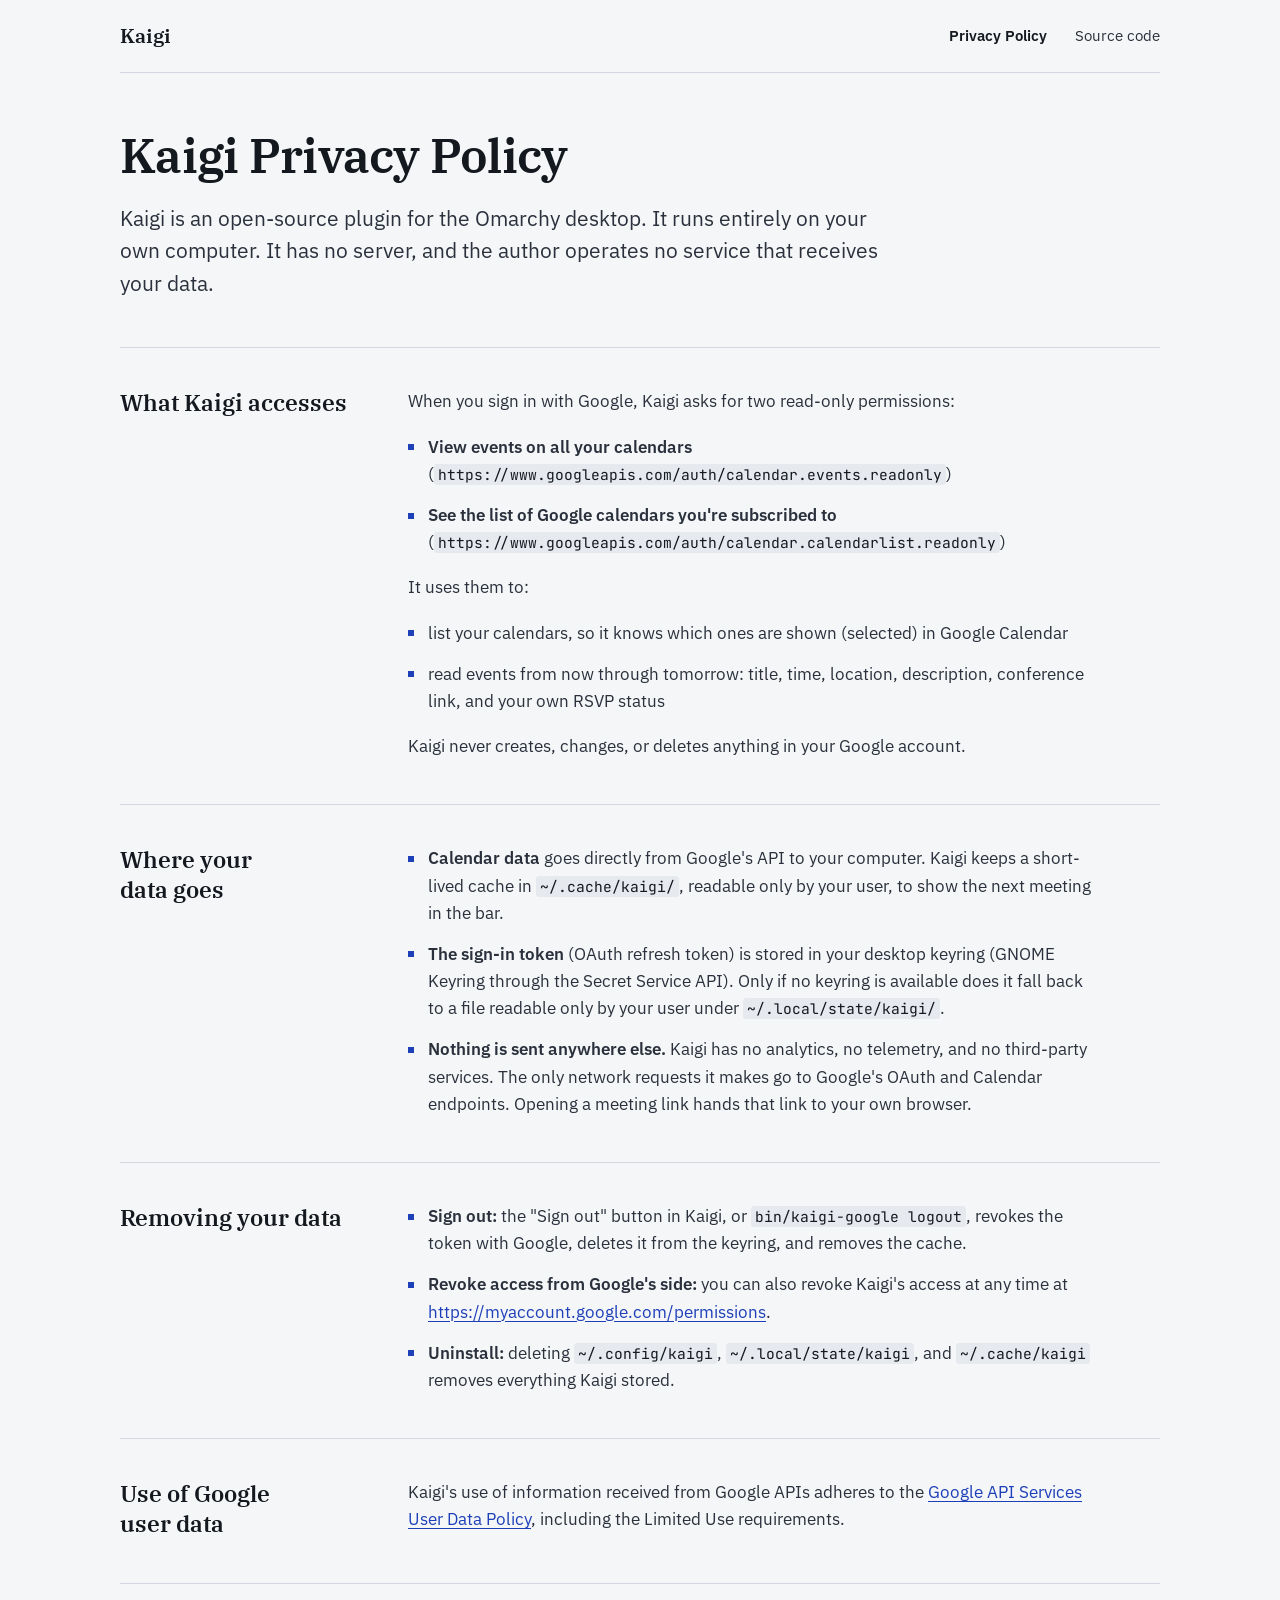
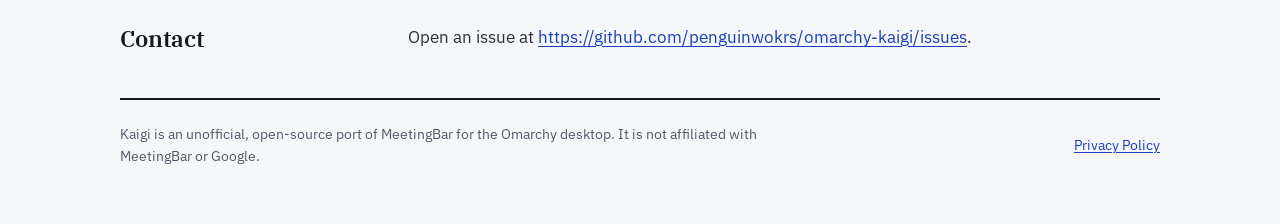
==== docs/privacy.html @ 84aac703 "Site: serve the fonts from the site instead of Google Fonts IBM Plex Sans, IBM Plex Serif and JetBra" ====
<!doctype html>
<html lang="en">
<head>
<meta charset="utf-8">
<meta name="viewport" content="width=device-width,initial-scale=1">
<title>Kaigi Privacy Policy</title>
<meta name="description" content="Kaigi is an open-source plugin for the Omarchy desktop. It runs entirely on your own computer. It has no server, and the author operates no service that receives your data.">
<link rel="icon" href="data:image/svg+xml,%3Csvg xmlns='http://www.w3.org/2000/svg' viewBox='0 0 32 32'%3E%3Crect width='32' height='32' rx='6' fill='%231d3fb8'/%3E%3Cg fill='none' stroke='%23fff' stroke-width='2.4' stroke-linecap='round' stroke-linejoin='round'%3E%3Crect x='7' y='9' width='18' height='16' rx='2'/%3E%3Cpath d='M7 14h18M12 6.5v4M20 6.5v4'/%3E%3C/g%3E%3C/svg%3E">
<link rel="preload" href="fonts/ibm-plex-sans-latin.woff2" as="font" type="font/woff2" crossorigin>
<link rel="preload" href="fonts/ibm-plex-serif-latin-600.woff2" as="font" type="font/woff2" crossorigin>
<link rel="stylesheet" href="site.css">
</head>
<body>

<header class="wrap">
<div class="site-head">
<a class="brand" href="./">Kaigi</a>
<nav class="site-nav" aria-label="Site">
<a href="privacy.html" aria-current="page">Privacy Policy</a>
<a href="https://github.com/penguinwokrs/omarchy-kaigi">Source code</a>
</nav>
</div>
</header>

<main class="wrap">

<div class="doc-head">
<h1>Kaigi Privacy Policy</h1>
<p class="lead">Kaigi is an open-source plugin for the Omarchy desktop. It runs entirely on your own computer. It has no server, and the author operates no service that receives your data.</p>
</div>

<section class="row">
<h2>What Kaigi accesses</h2>
<div class="row-body">
<p>When you sign in with Google, Kaigi asks for two read-only permissions:</p>
<ul class="points">
<li><strong>View events on all your calendars</strong><br>
(<code>https://www.googleapis.com/auth/<wbr>calendar.events.readonly</code>)</li>
<li><strong>See the list of Google calendars you're subscribed to</strong><br>
(<code>https://www.googleapis.com/auth/<wbr>calendar.calendarlist.readonly</code>)</li>
</ul>
<p>It uses them to:</p>
<ul class="points">
<li>list your calendars, so it knows which ones are shown (selected) in Google Calendar</li>
<li>read events from now through tomorrow: title, time, location, description, conference link, and your own RSVP status</li>
</ul>
<p>Kaigi never creates, changes, or deletes anything in your Google account.</p>
</div>
</section>

<section class="row">
<h2>Where your data goes</h2>
<div class="row-body">
<ul class="points">
<li><strong>Calendar data</strong> goes directly from Google's API to your computer. Kaigi keeps a short-lived cache in <code>~/.cache/kaigi/</code>, readable only by your user, to show the next meeting in the bar.</li>
<li><strong>The sign-in token</strong> (OAuth refresh token) is stored in your desktop keyring (GNOME Keyring through the Secret Service API). Only if no keyring is available does it fall back to a file readable only by your user under <code>~/.local/state/kaigi/</code>.</li>
<li><strong>Nothing is sent anywhere else.</strong> Kaigi has no analytics, no telemetry, and no third-party services. The only network requests it makes go to Google's OAuth and Calendar endpoints. Opening a meeting link hands that link to your own browser.</li>
</ul>
</div>
</section>

<section class="row">
<h2>Removing your data</h2>
<div class="row-body">
<ul class="points">
<li><strong>Sign out:</strong> the "Sign out" button in Kaigi, or <code>bin/kaigi-google logout</code>, revokes the token with Google, deletes it from the keyring, and removes the cache.</li>
<li><strong>Revoke access from Google's side:</strong> you can also revoke Kaigi's access at any time at <a href="https://myaccount.google.com/permissions">https://myaccount.google.com/permissions</a>.</li>
<li><strong>Uninstall:</strong> deleting <code>~/.config/kaigi</code>, <code>~/.local/state/kaigi</code>, and <code>~/.cache/kaigi</code> removes everything Kaigi stored.</li>
</ul>
</div>
</section>

<section class="row">
<h2>Use of Google user data</h2>
<div class="row-body">
<p>Kaigi's use of information received from Google APIs adheres to the <a href="https://developers.google.com/terms/api-services-user-data-policy">Google API Services User Data Policy</a>, including the Limited Use requirements.</p>
</div>
</section>

<section class="row">
<h2>Contact</h2>
<div class="row-body">
<p>Open an issue at <a href="https://github.com/penguinwokrs/omarchy-kaigi/issues">https://github.com/penguinwokrs/omarchy-kaigi/issues</a>.</p>
</div>
</section>

</main>

<footer class="wrap">
<div class="site-foot">
<p>Kaigi is an unofficial, open-source port of MeetingBar for the Omarchy desktop. It is not affiliated with MeetingBar or Google.</p>
<a href="privacy.html">Privacy Policy</a>
</div>
</footer>

</body>
</html>
---- docs/site.css ----
/* Kaigi site: shared by index.html and privacy.html. */

/* Fonts are served from this site (Latin subsets). Licenses: fonts/OFL-*.txt */
@font-face { font-family: "IBM Plex Sans"; font-style: normal; font-weight: 400 600; font-display: swap; src: url("fonts/ibm-plex-sans-latin.woff2") format("woff2"); }
@font-face { font-family: "IBM Plex Sans"; font-style: italic; font-weight: 400; font-display: swap; src: url("fonts/ibm-plex-sans-latin-italic.woff2") format("woff2"); }
@font-face { font-family: "IBM Plex Serif"; font-style: normal; font-weight: 600; font-display: swap; src: url("fonts/ibm-plex-serif-latin-600.woff2") format("woff2"); }
@font-face { font-family: "JetBrains Mono"; font-style: normal; font-weight: 400 700; font-display: swap; src: url("fonts/jetbrains-mono-latin.woff2") format("woff2"); }

:root {
  --ground: #f5f6f8;
  --ink: #14181f;
  --text: #2a313c;
  --muted: #515a68;
  --rule: #d3d8e0;
  --accent: #1d3fb8;
  --ok-bg: #e3f1e8;
  --ok-ink: #17603a;
  --serif: "IBM Plex Serif", Georgia, "Times New Roman", serif;
  --sans: "IBM Plex Sans", system-ui, -apple-system, "Segoe UI", Helvetica, Arial, sans-serif;
  --mono: "JetBrains Mono", "JetBrainsMono Nerd Font", ui-monospace, SFMono-Regular, Menlo, Consolas, monospace;
}

*, *::before, *::after { box-sizing: border-box; }
html { -webkit-text-size-adjust: 100%; text-size-adjust: 100%; scroll-behavior: smooth; }
@media (prefers-reduced-motion: reduce) { html { scroll-behavior: auto; } }
body { margin: 0; background: var(--ground); color: var(--text); font: 17px/1.6 var(--sans); }
a { color: var(--accent); text-decoration-thickness: 1px; text-underline-offset: .16em; }
a:hover { color: var(--ink); }
:focus-visible { outline: 2px solid var(--accent); outline-offset: 3px; border-radius: 2px; }
h1, h2 { margin: 0; font-family: var(--serif); font-weight: 600; color: var(--ink); }
p { margin: 0; }
strong { font-weight: 600; }
code, pre { font-family: var(--mono); }
.wrap { max-width: 1104px; margin: 0 auto; padding: 0 32px; }

/* Header */
.site-head { display: flex; flex-wrap: wrap; align-items: center; justify-content: space-between; column-gap: 32px; padding: 14px 0; border-bottom: 1px solid var(--rule); }
.brand { display: inline-flex; align-items: center; min-height: 44px; font: 600 20px/1 var(--serif); color: var(--ink); text-decoration: none; }
.site-nav { display: flex; flex-wrap: wrap; column-gap: 28px; font-size: 15px; }
.site-nav a { display: inline-flex; align-items: center; min-height: 44px; color: var(--text); text-decoration: none; }
.site-nav a:hover { color: var(--accent); }
.site-nav a[aria-current="page"] { color: var(--ink); font-weight: 600; }

/* Hero */
.hero { display: grid; grid-template-columns: minmax(0, 1fr) minmax(0, 480px); column-gap: 64px; row-gap: 40px; align-items: start; padding: 64px 0 56px; }
.hero-text { padding-top: 20px; }
.hero h1 { font-size: 76px; line-height: 1.05; letter-spacing: -.02em; }
.lead { margin-top: 20px; font-size: 21px; line-height: 1.55; text-wrap: pretty; }
.hero-actions { margin-top: 28px; }
.btn { display: inline-flex; align-items: center; gap: 10px; min-height: 46px; padding: 0 20px; border-radius: 6px; background: var(--accent); color: #fff; font-weight: 600; text-decoration: none; }
.btn:hover { background: var(--ink); color: #fff; }

/* Product illustration (Omarchy's default Tokyo Night theme) */
.demo { margin: 0; }
.demo figcaption { margin-top: 12px; font-size: 14px; line-height: 1.45; color: var(--muted); }
.screen { overflow: hidden; padding-bottom: 18px; border-radius: 6px; background: #16161e; color: #a9b1d6; font: 12.5px/1.4 var(--mono); }
.bar { display: grid; grid-template-columns: 1fr auto 1fr; align-items: center; gap: 12px; height: 34px; padding: 0 12px; background: #1a1b26; color: #8088b0; white-space: nowrap; }
.bar-ws { display: flex; gap: 12px; }
.bar-ws b { font-weight: 400; color: #c0caf5; }
.bar-mid { display: flex; align-items: center; gap: 14px; }
.bar-widget { color: #c0caf5; }
.bar-tray { display: flex; align-items: center; justify-self: end; gap: 10px; }
.popup { display: grid; gap: 8px; width: min(404px, calc(100% - 24px)); margin: 8px auto 0; padding: 10px; border: 2px solid #7aa2f7; background: #1a1b26; }
.pp-join { display: flex; align-items: center; gap: 10px; min-height: 34px; padding: 6px 10px; background: #24283b; color: #c0caf5; }
.pp-join svg { flex: none; }
.pp-head { padding: 6px 8px 0; color: #8088b0; }
.pp-head b { margin-right: 8px; color: #c0caf5; }
.pp-rows { display: grid; gap: 2px; }
.pp-row { display: grid; grid-template-columns: 3px 100px minmax(0, 1fr) 16px; column-gap: 10px; align-items: center; min-height: 30px; padding: 0 8px; }
.pp-row i { height: 16px; background: #8088b0; }
.pp-time { color: #8088b0; font-variant-numeric: tabular-nums; }
.pp-title { overflow: hidden; color: #c0caf5; text-overflow: ellipsis; white-space: nowrap; }
.pp-row svg { color: #8088b0; }
.pp-row.is-past { opacity: .5; }
.pp-row.is-hot { background: #292e42; }
.pp-row.is-hot svg { color: #c0caf5; }
.pp-row.is-declined .pp-title { text-decoration: line-through; }
.pp-sep { height: 1px; margin: 2px 0; background: #292e42; }
.pp-actions { display: flex; flex-wrap: wrap; gap: 6px; }
.pp-actions span { display: inline-flex; align-items: center; gap: 8px; min-height: 30px; padding: 0 10px; background: #24283b; color: #c0caf5; }
.pp-updated { padding: 0 2px; font-size: 11.5px; color: #8088b0; }

/* At a glance */
.facts { display: grid; grid-template-columns: repeat(3, minmax(0, 1fr)); column-gap: 48px; margin: 0; border-top: 2px solid var(--ink); }
.facts div { padding: 14px 0 15px; border-bottom: 1px solid var(--rule); }
.facts div:nth-last-child(-n+3) { border-bottom: 0; }
.facts dt { font-size: 13.5px; line-height: 1.4; color: var(--muted); }
.facts dd { margin: 2px 0 0; font-size: 16px; line-height: 1.45; font-weight: 500; color: var(--ink); }

/* Label-left, content-right rows */
.rows { margin-top: 24px; }
.row { display: grid; grid-template-columns: 232px minmax(0, 688px); column-gap: 56px; row-gap: 14px; align-items: start; padding: 40px 0 44px; border-top: 1px solid var(--rule); }
.row > h2 { font-size: 23px; line-height: 1.3; text-wrap: balance; }
.row-body { display: grid; gap: 18px; min-width: 0; }
.row-body p { text-wrap: pretty; }
.points { display: grid; gap: 14px; margin: 0; padding: 0; list-style: none; }
.points li { position: relative; padding-left: 20px; }
.points li::before { content: ""; position: absolute; left: 0; top: .62em; width: 6px; height: 6px; background: var(--accent); }
.row-body code { padding: 1px 4px; border-radius: 3px; background: #e6e9ee; color: var(--ink); font-size: .86em; overflow-wrap: anywhere; }

/* Permissions table */
.perms { width: 100%; margin: 6px 0; border-collapse: collapse; font-size: 15px; line-height: 1.5; text-align: left; }
.perms thead th { padding: 0 16px 8px 0; border-bottom: 2px solid var(--ink); font-size: 13px; font-weight: 500; color: var(--muted); vertical-align: bottom; }
.perms tbody th, .perms td { padding: 14px 16px 14px 0; border-bottom: 1px solid var(--rule); font-weight: 400; vertical-align: top; }
.perms tbody th { width: 27%; font-weight: 500; color: var(--ink); }
.perms td:nth-child(2) { width: 37%; }
.perms thead th:last-child, .perms td:last-child { padding-right: 0; }
.perms code { display: block; padding: 0; background: none; font-size: 13px; }
.tag { display: inline-block; margin-top: 6px; padding: 2px 8px; border-radius: 4px; background: var(--ok-bg); color: var(--ok-ink); font-size: 12.5px; line-height: 18px; font-weight: 600; }

/* Install command */
.cmd { margin: 0; padding: 16px 20px; border-radius: 6px; background: var(--ink); color: #f5f6f8; font-size: 13.5px; line-height: 22px; white-space: pre-wrap; overflow-wrap: anywhere; }
.cmd code { padding: 0; background: none; color: inherit; font-size: inherit; }
.cmd code::before { content: "$ "; color: #9db4ff; user-select: none; }

/* Privacy policy */
.doc-head { max-width: 800px; padding: 56px 0 48px; }
.doc-head h1 { font-size: 48px; line-height: 1.1; letter-spacing: -.015em; }

/* Footer */
.site-foot { display: flex; flex-wrap: wrap; align-items: center; justify-content: space-between; gap: 8px 32px; padding: 24px 0 56px; border-top: 2px solid var(--ink); font-size: 14px; line-height: 1.55; color: var(--muted); }
.site-foot p { flex: 1 1 420px; max-width: 640px; }
.site-foot a { display: inline-flex; align-items: center; min-height: 44px; }

@media (max-width: 980px) {
  .hero { grid-template-columns: minmax(0, 1fr); padding: 48px 0; }
  .hero-text { padding-top: 0; }
  .demo { max-width: 520px; }
  .facts { grid-template-columns: repeat(2, minmax(0, 1fr)); }
  .facts div:nth-last-child(-n+3) { border-bottom: 1px solid var(--rule); }
  .facts div:nth-last-child(-n+2) { border-bottom: 0; }
  .row { grid-template-columns: minmax(0, 1fr); padding: 32px 0 36px; }
}

@media (max-width: 640px) {
  body { font-size: 16px; }
  .wrap { padding: 0 20px; }
  .site-nav { column-gap: 20px; }
  .hero { padding: 36px 0 40px; }
  .hero h1 { font-size: 56px; }
  .lead { font-size: 19px; }
  .doc-head { padding: 36px 0 32px; }
  .doc-head h1 { font-size: 36px; }
  .screen { font-size: 11.5px; }
  .bar { grid-template-columns: auto; justify-content: center; }
  .pp-row { grid-template-columns: 3px 92px minmax(0, 1fr) 16px; }
  .pp-updated { font-size: 11px; }
  .bar-ws, .bar-tray { display: none; }
  .facts { grid-template-columns: minmax(0, 1fr); }
  .facts div { display: flex; gap: 16px; padding: 12px 0; }
  .facts div:nth-last-child(-n+2) { border-bottom: 1px solid var(--rule); }
  .facts div:last-child { border-bottom: 0; }
  .facts dt { flex: 0 0 104px; font-size: 14px; line-height: 1.45; }
  .facts dd { margin: 0; font-size: 15px; }
  .rows { margin-top: 12px; }

  /* The table becomes one block per permission; column names move into each cell. */
  .perms, .perms tbody, .perms tr, .perms tbody th, .perms td { display: block; width: auto; }
  .perms thead { position: absolute; width: 1px; height: 1px; overflow: hidden; clip-path: inset(50%); }
  .perms tr { padding: 14px 0 16px; border-bottom: 1px solid var(--rule); }
  .perms tbody tr:first-child { border-top: 2px solid var(--ink); }
  .perms tbody th, .perms td { padding: 0; border: 0; }
  .perms td:nth-child(2) { width: auto; }
  .perms td { margin-top: 10px; }
  .perms td::before { content: attr(data-label); display: block; margin-bottom: 2px; font-size: 13px; color: var(--muted); }
}
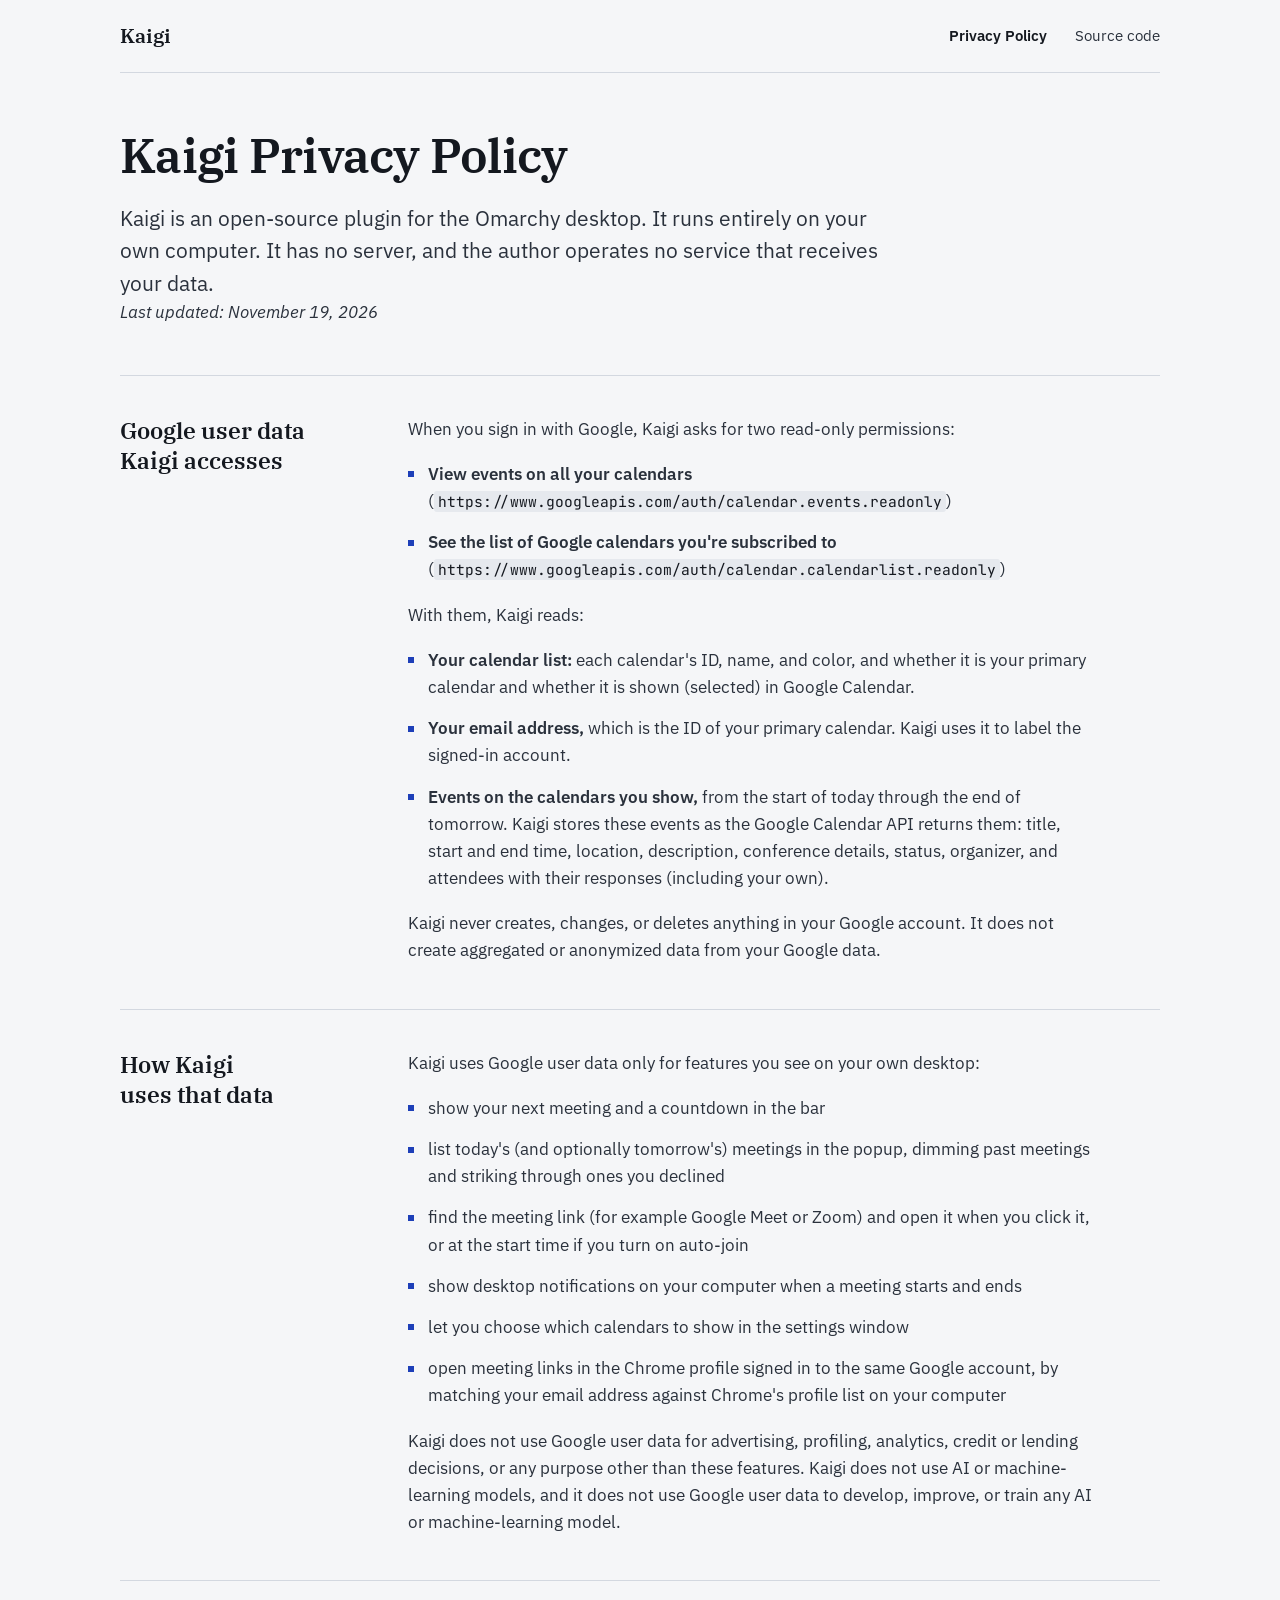
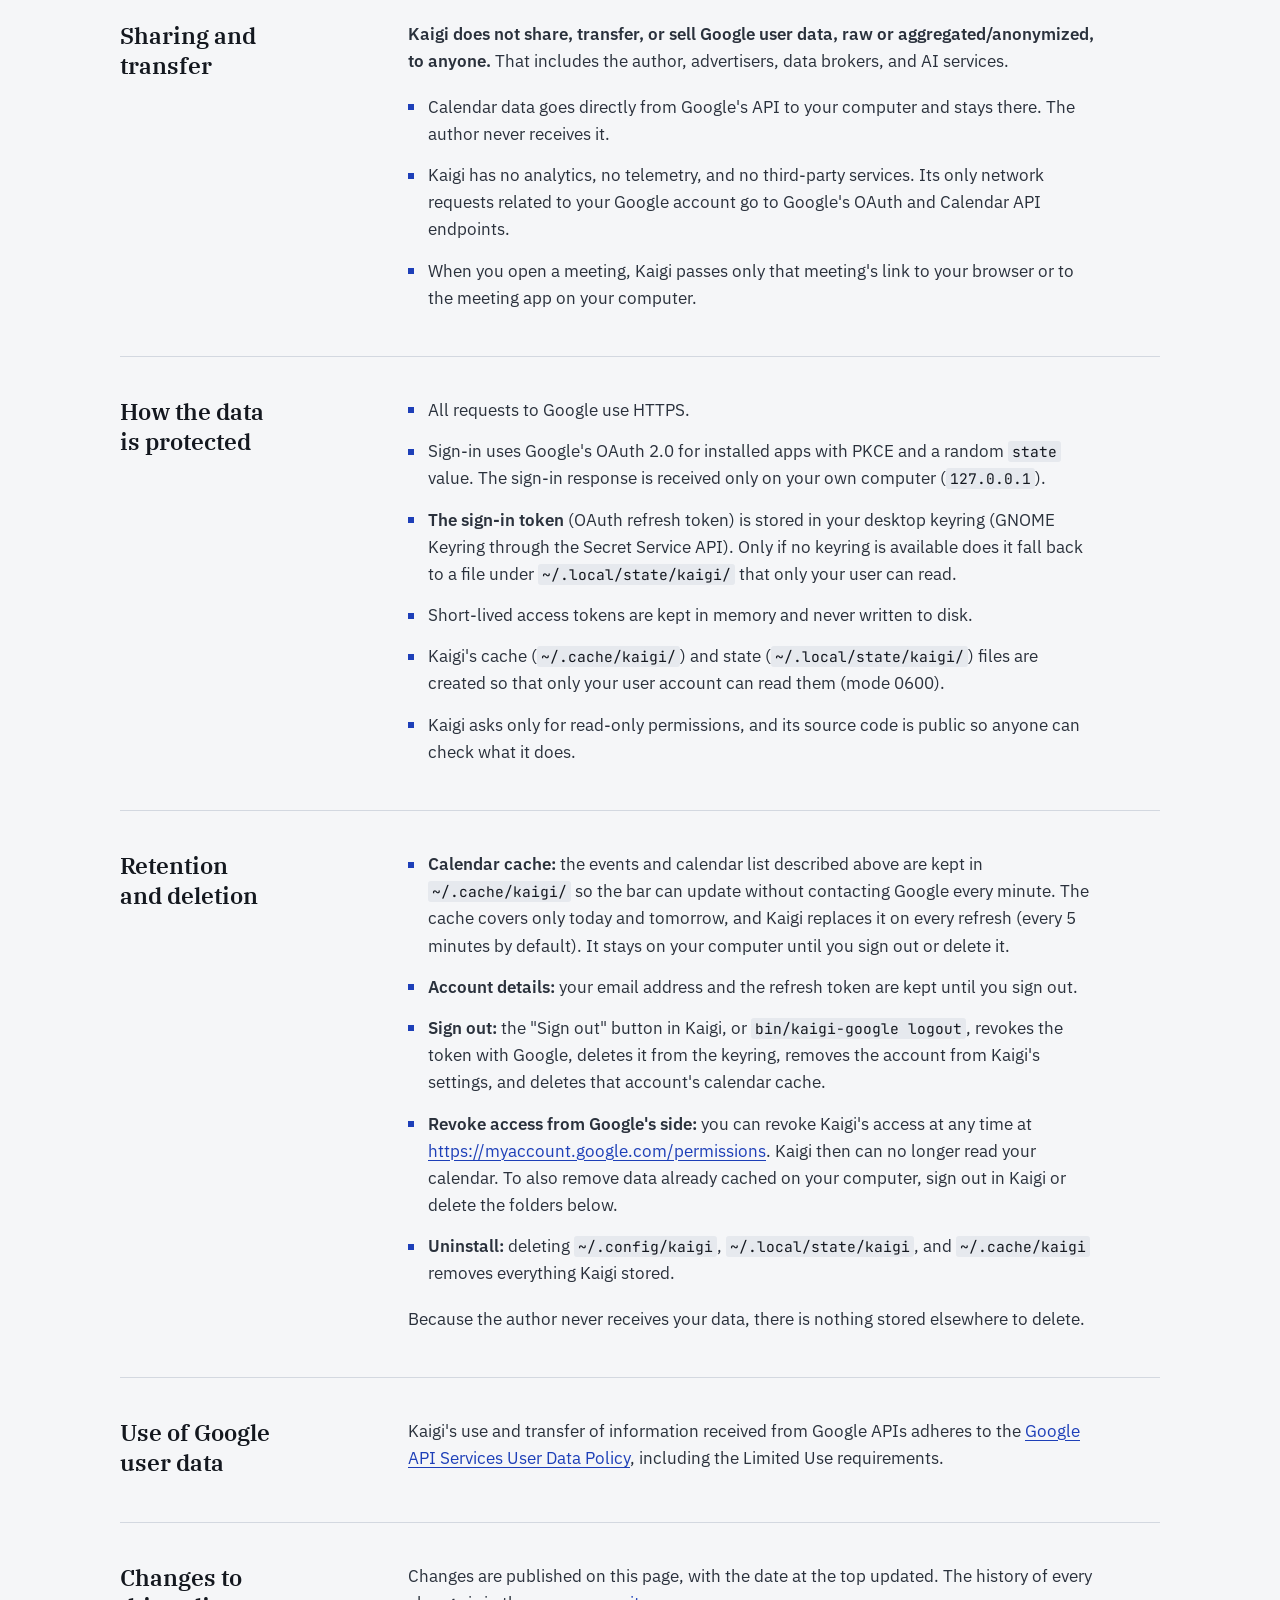
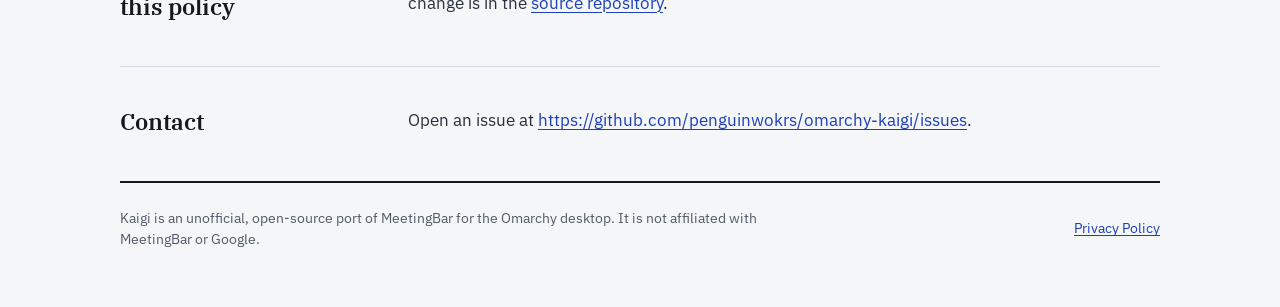
==== commit 2490c5f1: "Privacy policy: answer each of Google's verification disclosure items Separate sections for data acc" ====
--- a/docs/privacy.html
+++ b/docs/privacy.html
@@ -27,10 +27,11 @@
 <div class="doc-head">
 <h1>Kaigi Privacy Policy</h1>
 <p class="lead">Kaigi is an open-source plugin for the Omarchy desktop. It runs entirely on your own computer. It has no server, and the author operates no service that receives your data.</p>
+<p><em>Last updated: November 19, 2026</em></p>
 </div>
 
 <section class="row">
-<h2>What Kaigi accesses</h2>
+<h2>Google user data Kaigi accesses</h2>
 <div class="row-body">
 <p>When you sign in with Google, Kaigi asks for two read-only permissions:</p>
 <ul class="points">
@@ -39,41 +40,83 @@
 <li><strong>See the list of Google calendars you're subscribed to</strong><br>
 (<code>https://www.googleapis.com/auth/<wbr>calendar.calendarlist.readonly</code>)</li>
 </ul>
-<p>It uses them to:</p>
+<p>With them, Kaigi reads:</p>
 <ul class="points">
-<li>list your calendars, so it knows which ones are shown (selected) in Google Calendar</li>
-<li>read events from now through tomorrow: title, time, location, description, conference link, and your own RSVP status</li>
+<li><strong>Your calendar list:</strong> each calendar's ID, name, and color, and whether it is your primary calendar and whether it is shown (selected) in Google Calendar.</li>
+<li><strong>Your email address,</strong> which is the ID of your primary calendar. Kaigi uses it to label the signed-in account.</li>
+<li><strong>Events on the calendars you show,</strong> from the start of today through the end of tomorrow. Kaigi stores these events as the Google Calendar API returns them: title, start and end time, location, description, conference details, status, organizer, and attendees with their responses (including your own).</li>
 </ul>
-<p>Kaigi never creates, changes, or deletes anything in your Google account.</p>
+<p>Kaigi never creates, changes, or deletes anything in your Google account. It does not create aggregated or anonymized data from your Google data.</p>
 </div>
 </section>
 
 <section class="row">
-<h2>Where your data goes</h2>
+<h2>How Kaigi uses that data</h2>
 <div class="row-body">
+<p>Kaigi uses Google user data only for features you see on your own desktop:</p>
 <ul class="points">
-<li><strong>Calendar data</strong> goes directly from Google's API to your computer. Kaigi keeps a short-lived cache in <code>~/.cache/kaigi/</code>, readable only by your user, to show the next meeting in the bar.</li>
-<li><strong>The sign-in token</strong> (OAuth refresh token) is stored in your desktop keyring (GNOME Keyring through the Secret Service API). Only if no keyring is available does it fall back to a file readable only by your user under <code>~/.local/state/kaigi/</code>.</li>
-<li><strong>Nothing is sent anywhere else.</strong> Kaigi has no analytics, no telemetry, and no third-party services. The only network requests it makes go to Google's OAuth and Calendar endpoints. Opening a meeting link hands that link to your own browser.</li>
+<li>show your next meeting and a countdown in the bar</li>
+<li>list today's (and optionally tomorrow's) meetings in the popup, dimming past meetings and striking through ones you declined</li>
+<li>find the meeting link (for example Google Meet or Zoom) and open it when you click it, or at the start time if you turn on auto-join</li>
+<li>show desktop notifications on your computer when a meeting starts and ends</li>
+<li>let you choose which calendars to show in the settings window</li>
+<li>open meeting links in the Chrome profile signed in to the same Google account, by matching your email address against Chrome's profile list on your computer</li>
+</ul>
+<p>Kaigi does not use Google user data for advertising, profiling, analytics, credit or lending decisions, or any purpose other than these features. Kaigi does not use AI or machine-learning models, and it does not use Google user data to develop, improve, or train any AI or machine-learning model.</p>
+</div>
+</section>
+
+<section class="row">
+<h2>Sharing and transfer</h2>
+<div class="row-body">
+<p><strong>Kaigi does not share, transfer, or sell Google user data, raw or aggregated/anonymized, to anyone.</strong> That includes the author, advertisers, data brokers, and AI services.</p>
+<ul class="points">
+<li>Calendar data goes directly from Google's API to your computer and stays there. The author never receives it.</li>
+<li>Kaigi has no analytics, no telemetry, and no third-party services. Its only network requests related to your Google account go to Google's OAuth and Calendar API endpoints.</li>
+<li>When you open a meeting, Kaigi passes only that meeting's link to your browser or to the meeting app on your computer.</li>
 </ul>
 </div>
 </section>
 
 <section class="row">
-<h2>Removing your data</h2>
+<h2>How the data is protected</h2>
 <div class="row-body">
 <ul class="points">
-<li><strong>Sign out:</strong> the "Sign out" button in Kaigi, or <code>bin/kaigi-google logout</code>, revokes the token with Google, deletes it from the keyring, and removes the cache.</li>
-<li><strong>Revoke access from Google's side:</strong> you can also revoke Kaigi's access at any time at <a href="https://myaccount.google.com/permissions">https://myaccount.google.com/permissions</a>.</li>
+<li>All requests to Google use HTTPS.</li>
+<li>Sign-in uses Google's OAuth 2.0 for installed apps with PKCE and a random <code>state</code> value. The sign-in response is received only on your own computer (<code>127.0.0.1</code>).</li>
+<li><strong>The sign-in token</strong> (OAuth refresh token) is stored in your desktop keyring (GNOME Keyring through the Secret Service API). Only if no keyring is available does it fall back to a file under <code>~/.local/state/kaigi/</code> that only your user can read.</li>
+<li>Short-lived access tokens are kept in memory and never written to disk.</li>
+<li>Kaigi's cache (<code>~/.cache/kaigi/</code>) and state (<code>~/.local/state/kaigi/</code>) files are created so that only your user account can read them (mode 0600).</li>
+<li>Kaigi asks only for read-only permissions, and its source code is public so anyone can check what it does.</li>
+</ul>
+</div>
+</section>
+
+<section class="row">
+<h2>Retention and deletion</h2>
+<div class="row-body">
+<ul class="points">
+<li><strong>Calendar cache:</strong> the events and calendar list described above are kept in <code>~/.cache/kaigi/</code> so the bar can update without contacting Google every minute. The cache covers only today and tomorrow, and Kaigi replaces it on every refresh (every 5 minutes by default). It stays on your computer until you sign out or delete it.</li>
+<li><strong>Account details:</strong> your email address and the refresh token are kept until you sign out.</li>
+<li><strong>Sign out:</strong> the "Sign out" button in Kaigi, or <code>bin/kaigi-google logout</code>, revokes the token with Google, deletes it from the keyring, removes the account from Kaigi's settings, and deletes that account's calendar cache.</li>
+<li><strong>Revoke access from Google's side:</strong> you can revoke Kaigi's access at any time at <a href="https://myaccount.google.com/permissions">https://myaccount.google.com/permissions</a>. Kaigi then can no longer read your calendar. To also remove data already cached on your computer, sign out in Kaigi or delete the folders below.</li>
 <li><strong>Uninstall:</strong> deleting <code>~/.config/kaigi</code>, <code>~/.local/state/kaigi</code>, and <code>~/.cache/kaigi</code> removes everything Kaigi stored.</li>
 </ul>
+<p>Because the author never receives your data, there is nothing stored elsewhere to delete.</p>
 </div>
 </section>
 
 <section class="row">
 <h2>Use of Google user data</h2>
 <div class="row-body">
-<p>Kaigi's use of information received from Google APIs adheres to the <a href="https://developers.google.com/terms/api-services-user-data-policy">Google API Services User Data Policy</a>, including the Limited Use requirements.</p>
+<p>Kaigi's use and transfer of information received from Google APIs adheres to the <a href="https://developers.google.com/terms/api-services-user-data-policy">Google API Services User Data Policy</a>, including the Limited Use requirements.</p>
+</div>
+</section>
+
+<section class="row">
+<h2>Changes to this policy</h2>
+<div class="row-body">
+<p>Changes are published on this page, with the date at the top updated. The history of every change is in the <a href="https://github.com/penguinwokrs/omarchy-kaigi/commits/main/PRIVACY.md">source repository</a>.</p>
 </div>
 </section>
 
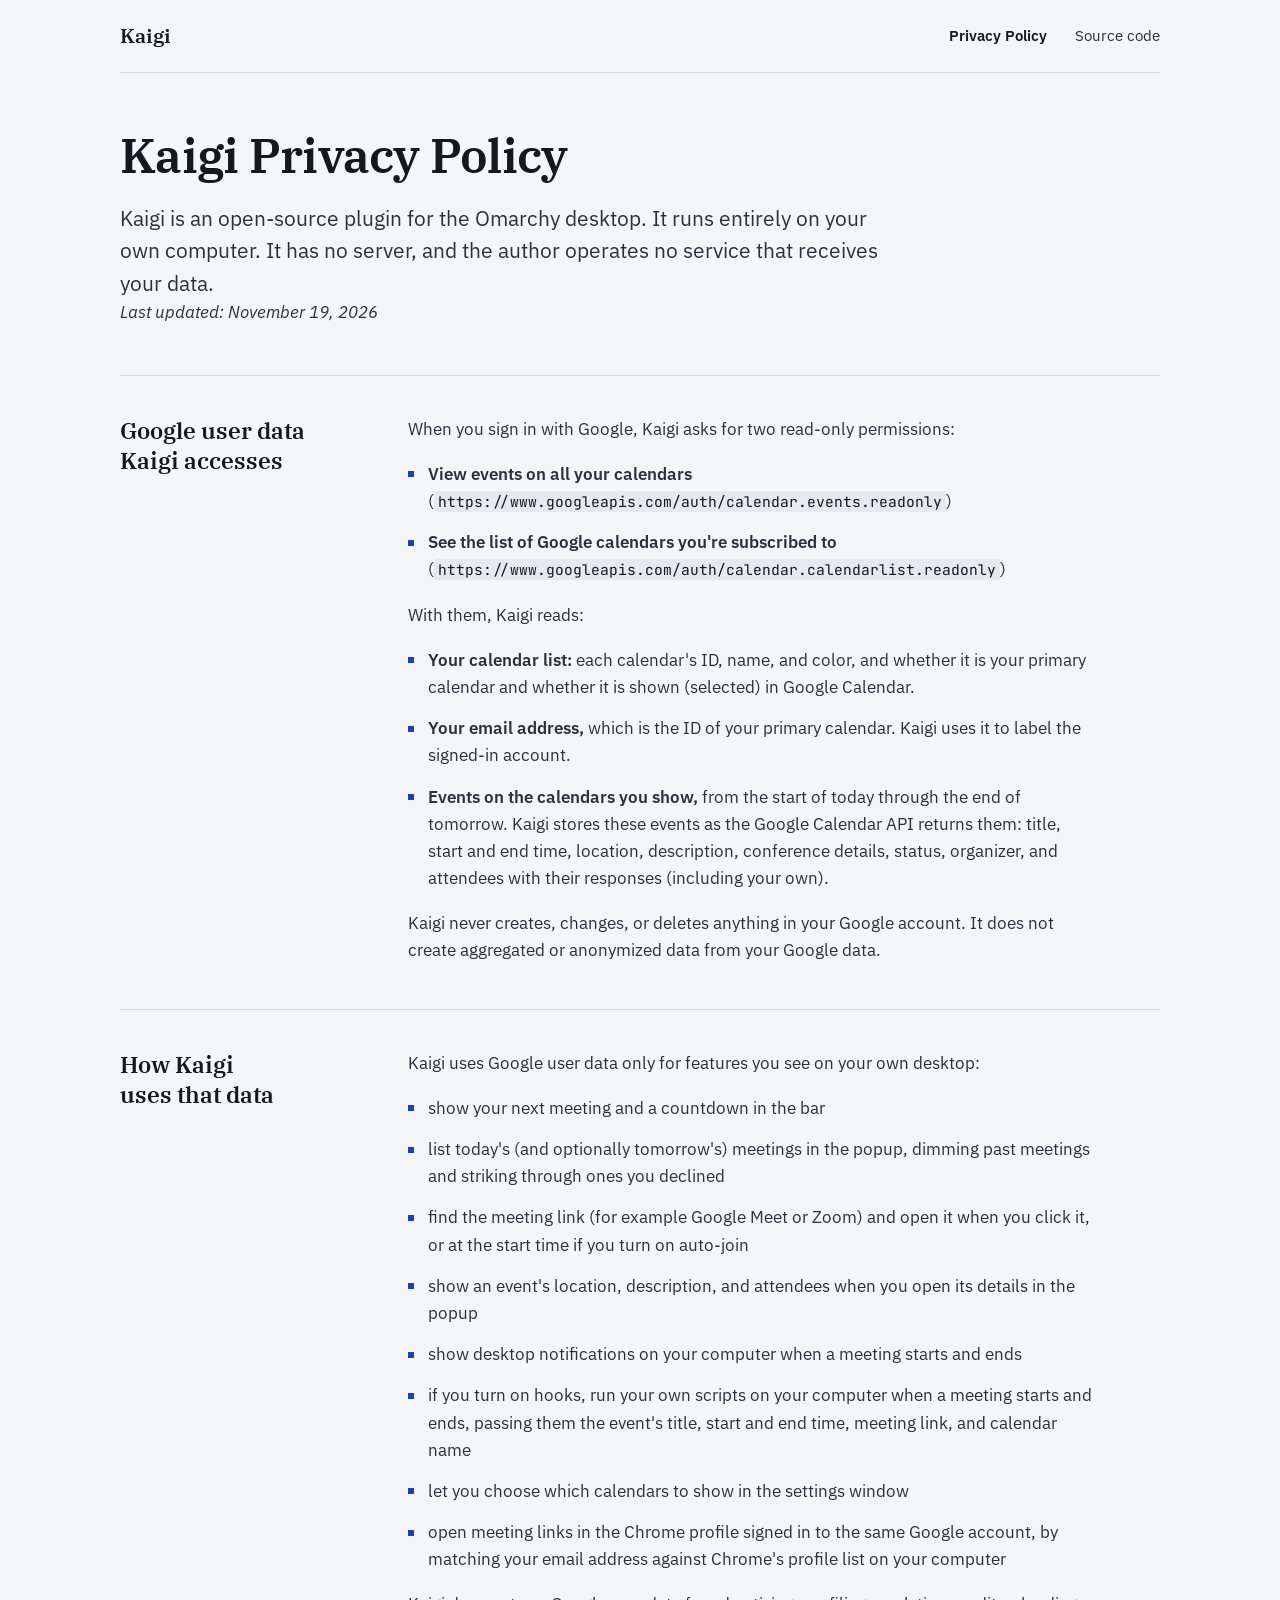
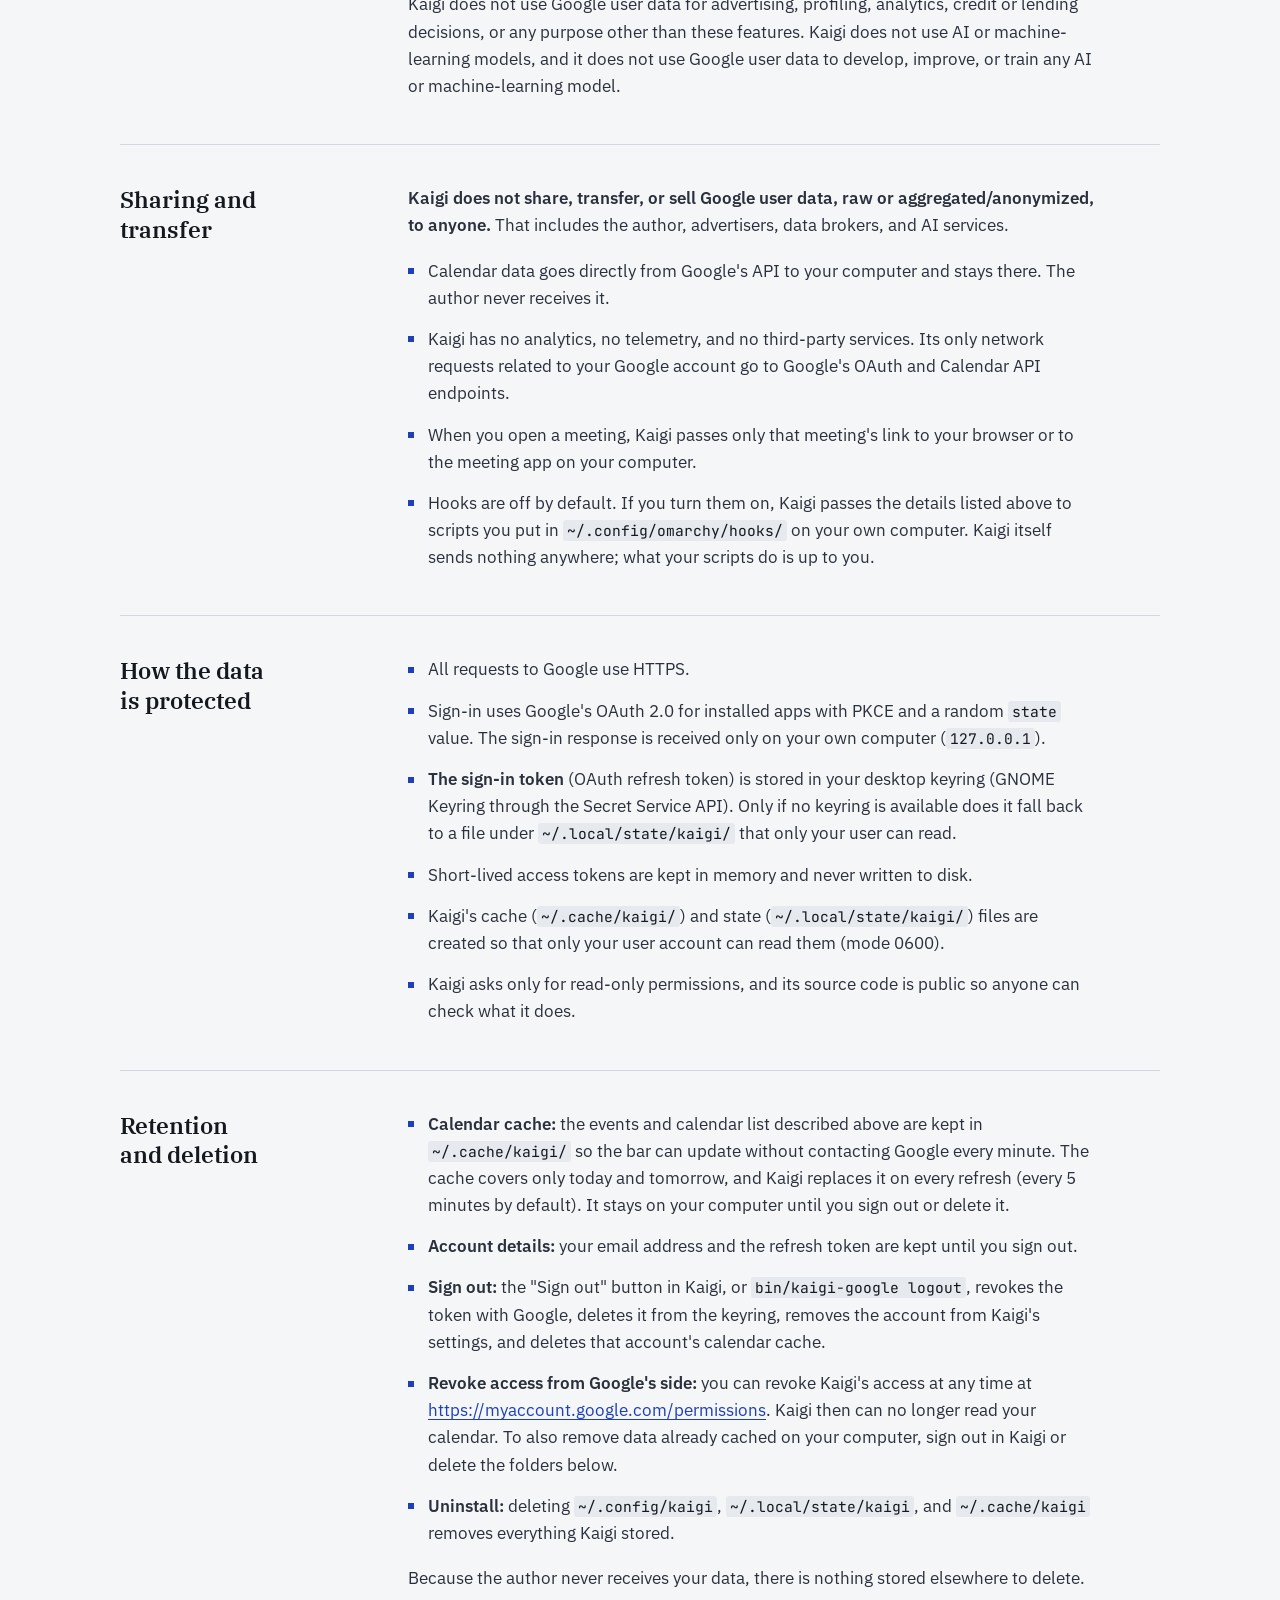
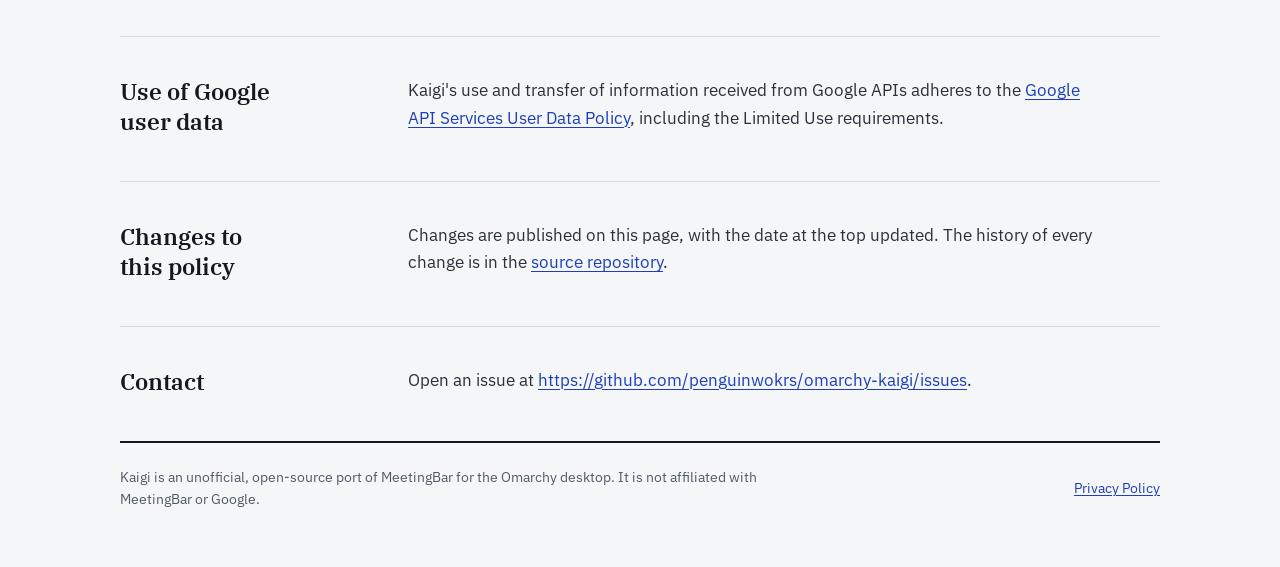
==== commit 9dcfecb6: "Add event details, hiding events, new meetings, bookmarks, hooks and snooze - Popup: the chevron on " ====
--- a/docs/privacy.html
+++ b/docs/privacy.html
@@ -58,7 +58,9 @@
 <li>show your next meeting and a countdown in the bar</li>
 <li>list today's (and optionally tomorrow's) meetings in the popup, dimming past meetings and striking through ones you declined</li>
 <li>find the meeting link (for example Google Meet or Zoom) and open it when you click it, or at the start time if you turn on auto-join</li>
+<li>show an event's location, description, and attendees when you open its details in the popup</li>
 <li>show desktop notifications on your computer when a meeting starts and ends</li>
+<li>if you turn on hooks, run your own scripts on your computer when a meeting starts and ends, passing them the event's title, start and end time, meeting link, and calendar name</li>
 <li>let you choose which calendars to show in the settings window</li>
 <li>open meeting links in the Chrome profile signed in to the same Google account, by matching your email address against Chrome's profile list on your computer</li>
 </ul>
@@ -74,6 +76,7 @@
 <li>Calendar data goes directly from Google's API to your computer and stays there. The author never receives it.</li>
 <li>Kaigi has no analytics, no telemetry, and no third-party services. Its only network requests related to your Google account go to Google's OAuth and Calendar API endpoints.</li>
 <li>When you open a meeting, Kaigi passes only that meeting's link to your browser or to the meeting app on your computer.</li>
+<li>Hooks are off by default. If you turn them on, Kaigi passes the details listed above to scripts you put in <code>~/.config/omarchy/hooks/</code> on your own computer. Kaigi itself sends nothing anywhere; what your scripts do is up to you.</li>
 </ul>
 </div>
 </section>
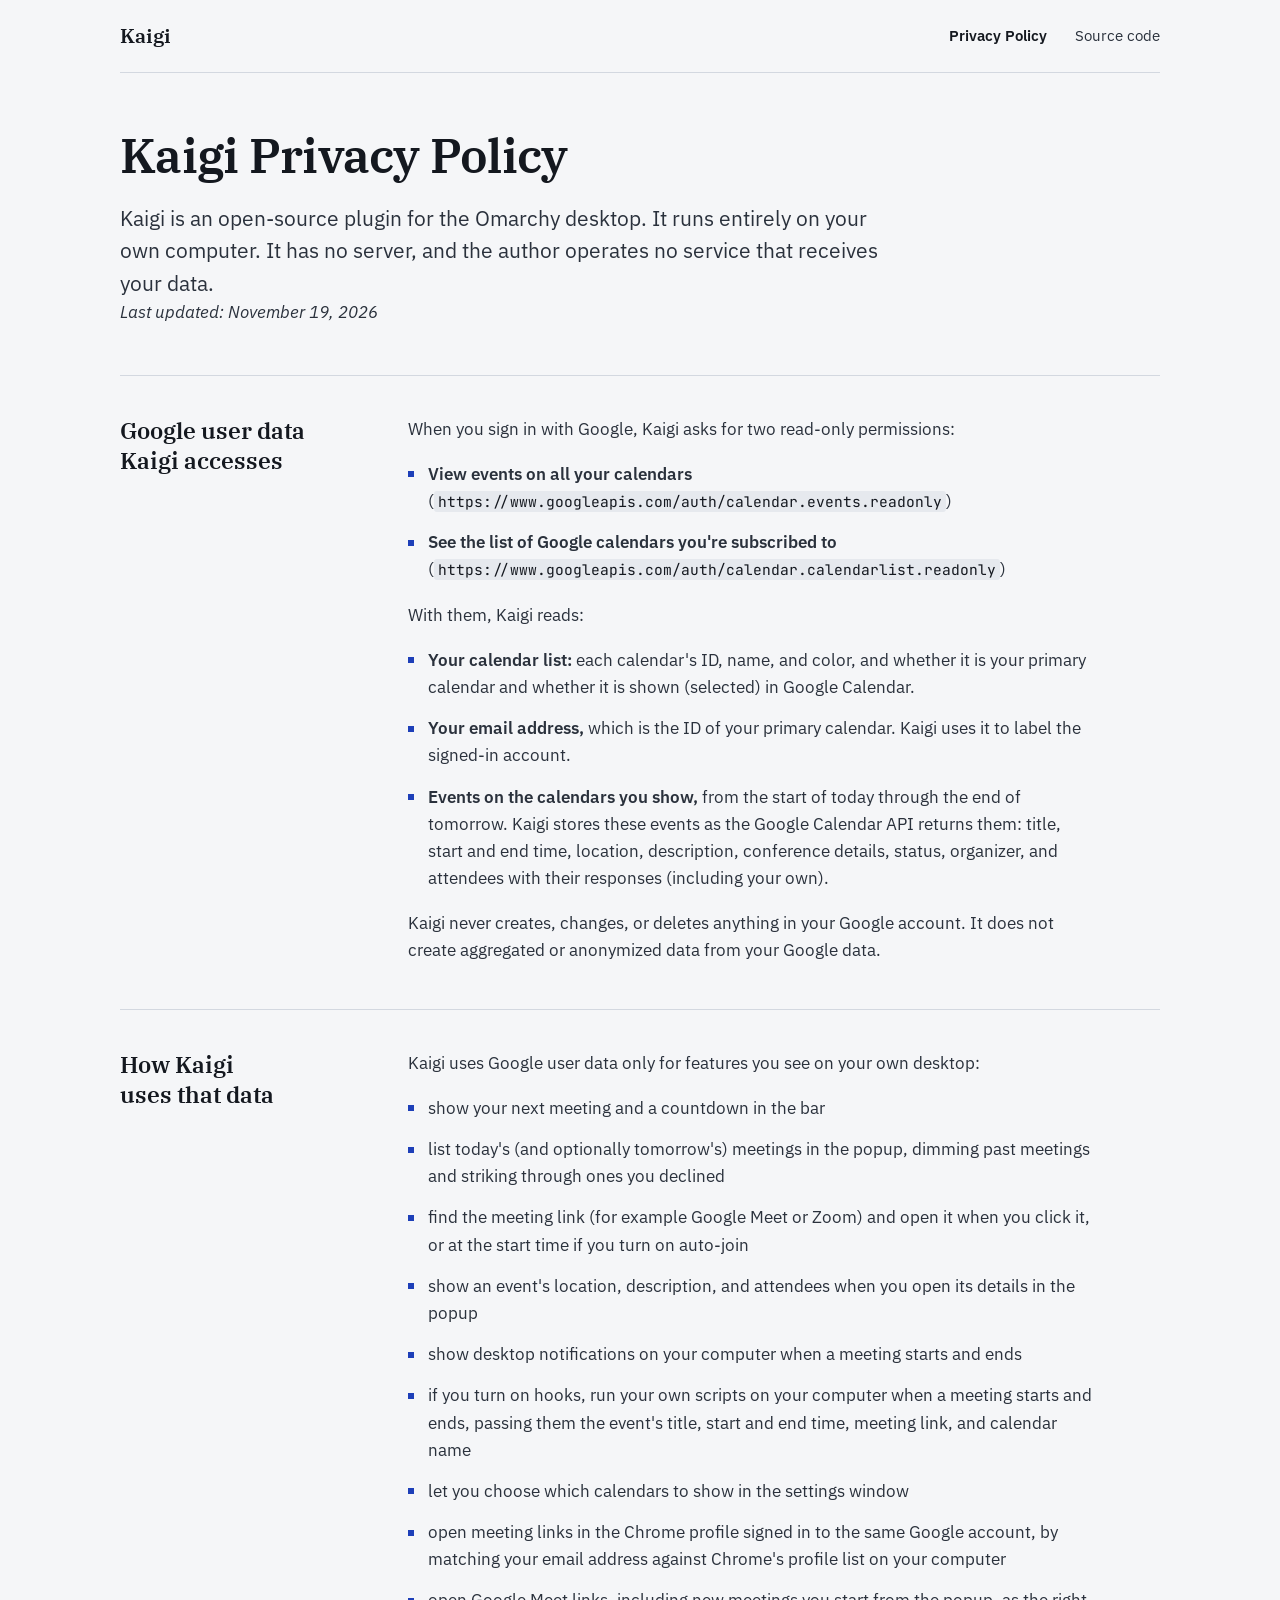
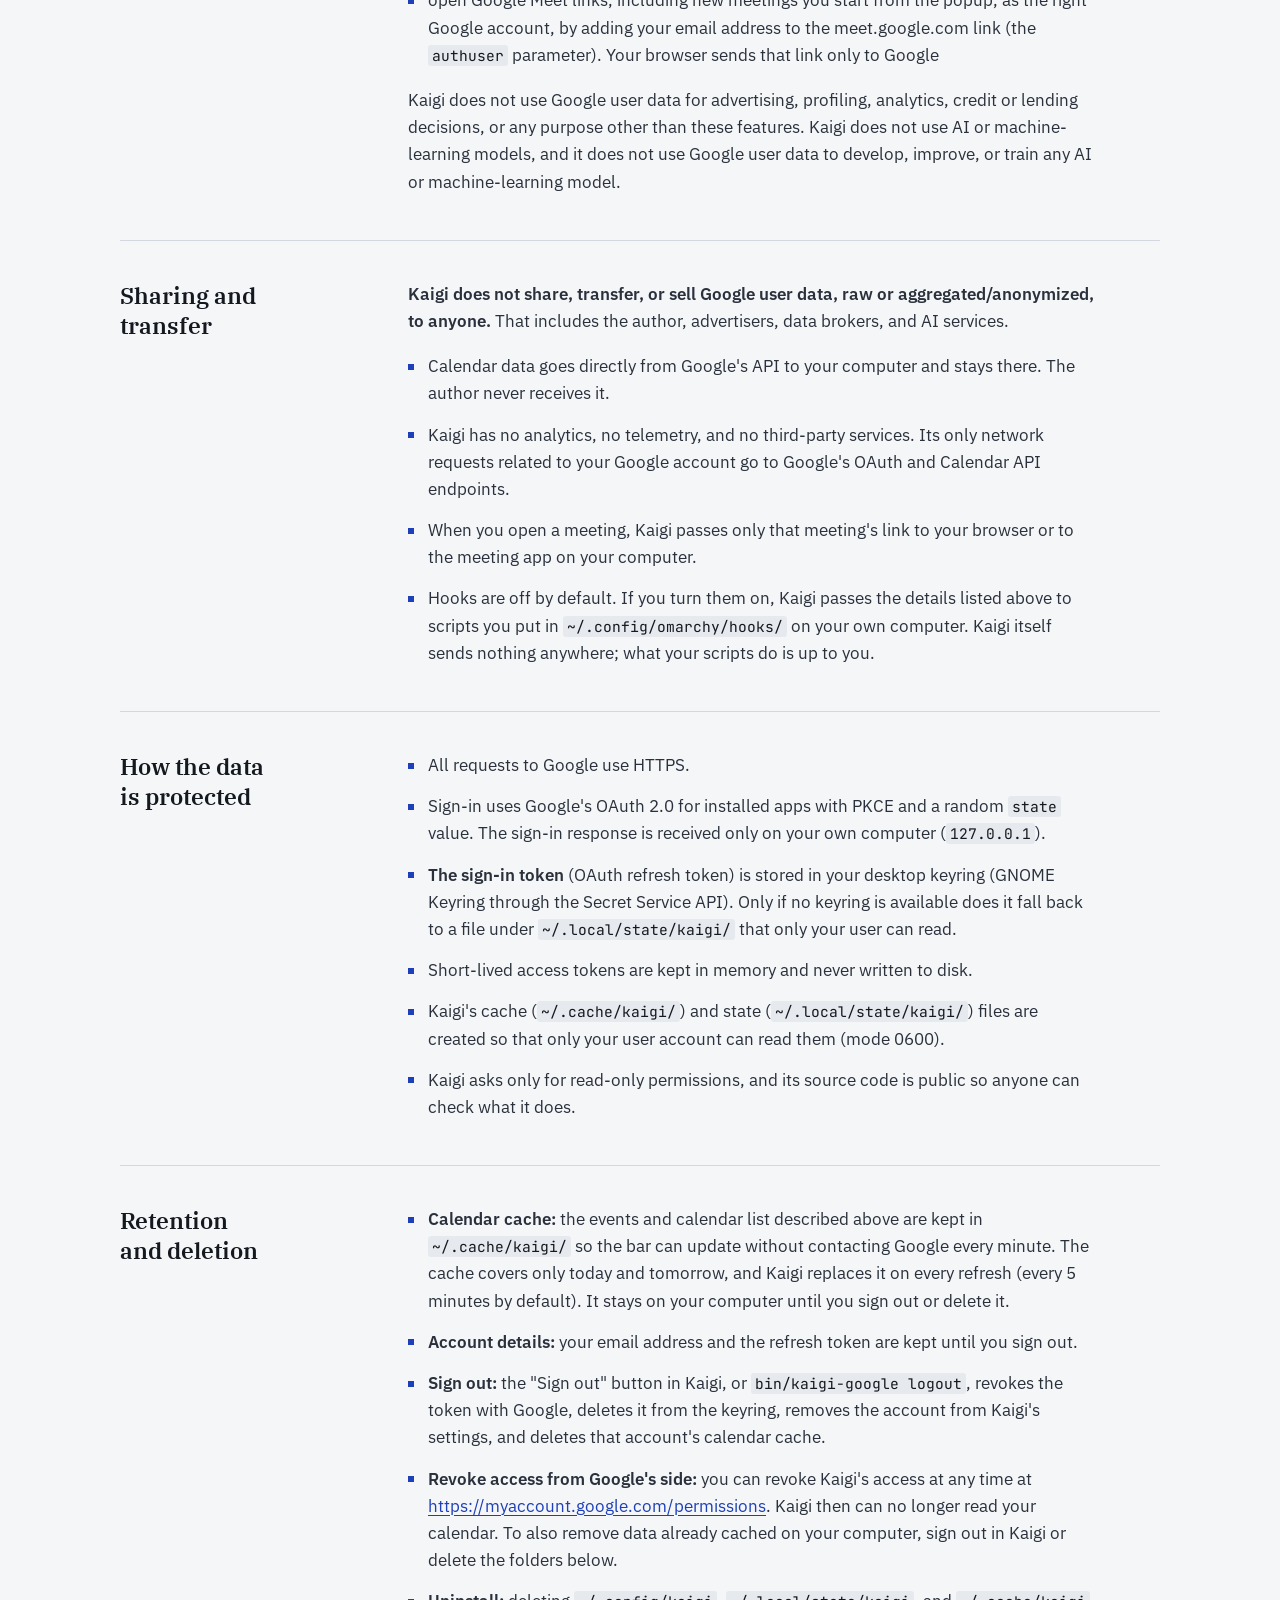
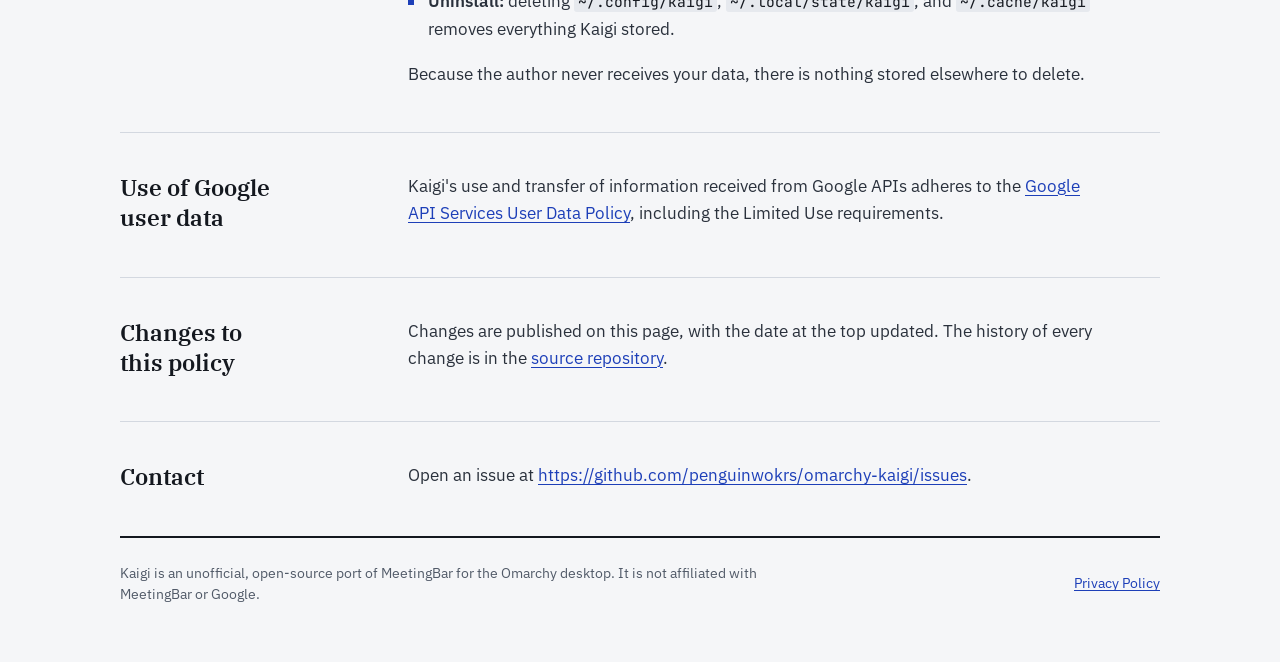
==== commit 90e62cc5: "New meeting: choose which Google account a Meet meeting is created as - With more than one Google ac" ====
--- a/docs/privacy.html
+++ b/docs/privacy.html
@@ -63,6 +63,7 @@
 <li>if you turn on hooks, run your own scripts on your computer when a meeting starts and ends, passing them the event's title, start and end time, meeting link, and calendar name</li>
 <li>let you choose which calendars to show in the settings window</li>
 <li>open meeting links in the Chrome profile signed in to the same Google account, by matching your email address against Chrome's profile list on your computer</li>
+<li>open Google Meet links, including new meetings you start from the popup, as the right Google account, by adding your email address to the meet.google.com link (the <code>authuser</code> parameter). Your browser sends that link only to Google</li>
 </ul>
 <p>Kaigi does not use Google user data for advertising, profiling, analytics, credit or lending decisions, or any purpose other than these features. Kaigi does not use AI or machine-learning models, and it does not use Google user data to develop, improve, or train any AI or machine-learning model.</p>
 </div>
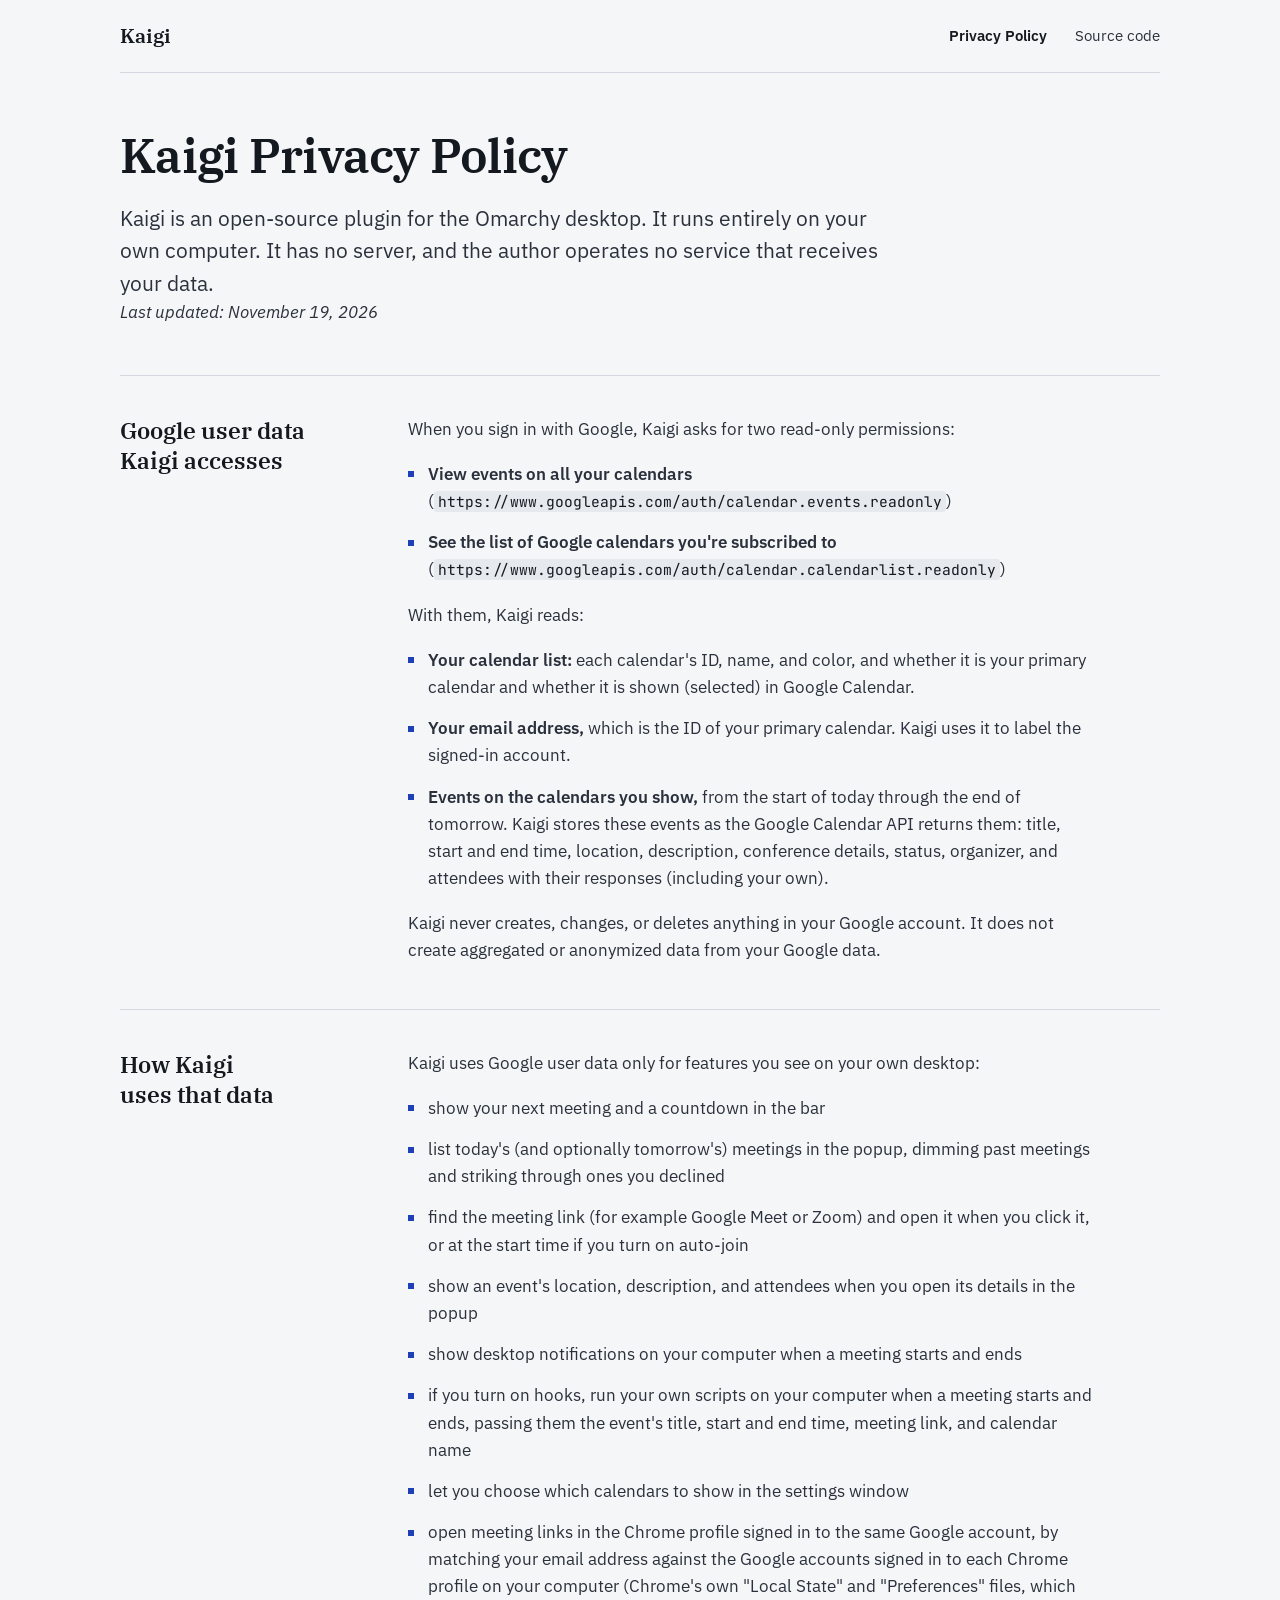
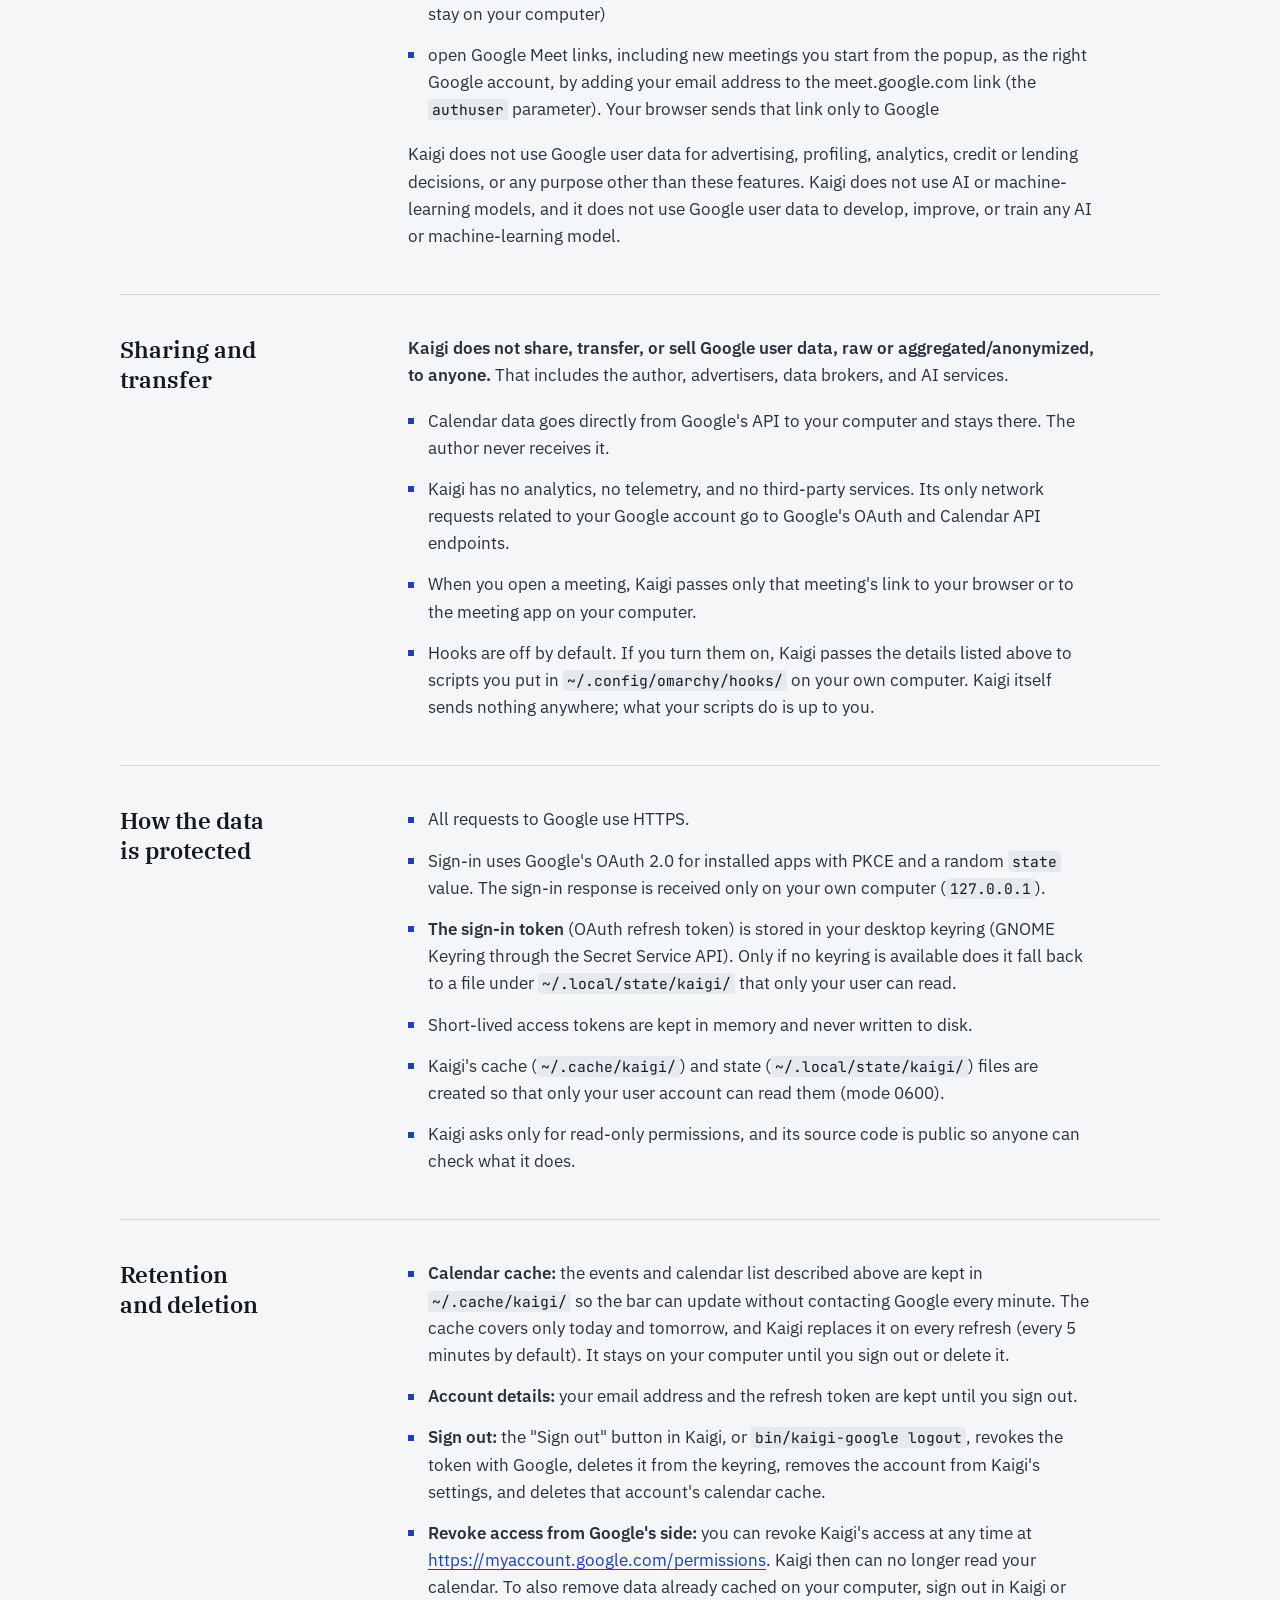
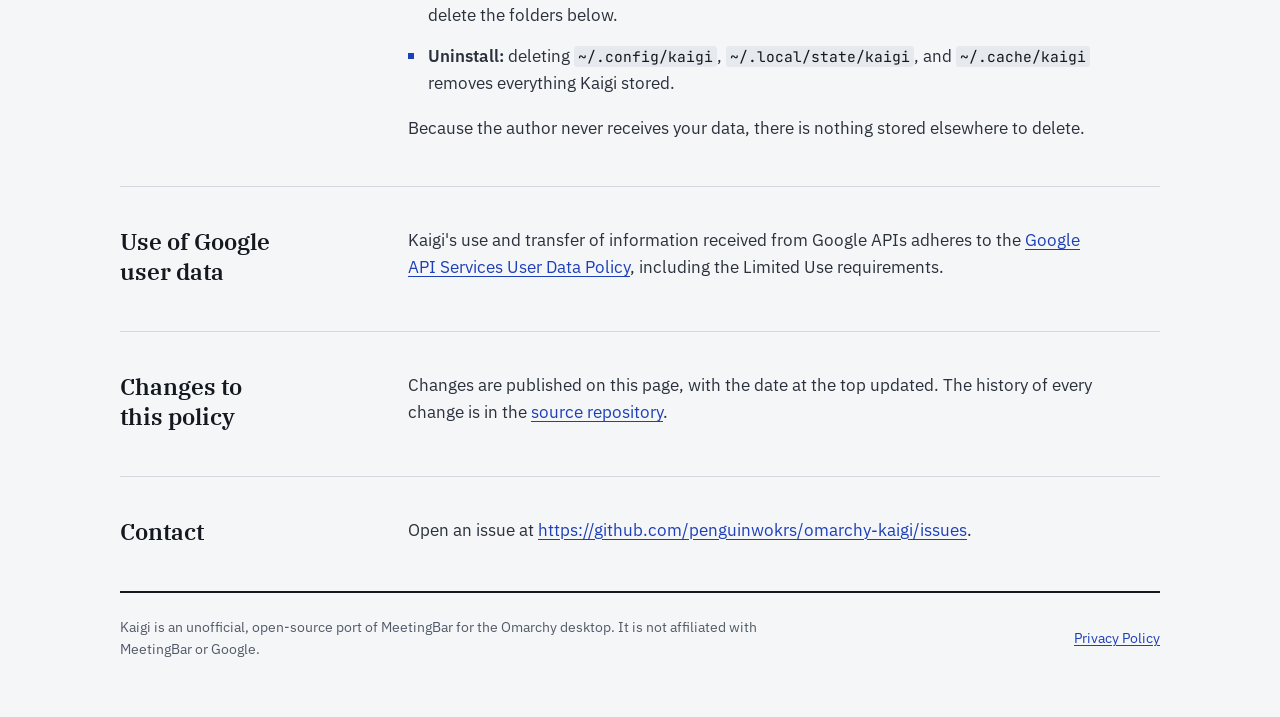
==== commit 83314f7b: "Find each account's Chrome profile by address every time, not once at sign-in The profile was matche" ====
--- a/docs/privacy.html
+++ b/docs/privacy.html
@@ -62,7 +62,7 @@
 <li>show desktop notifications on your computer when a meeting starts and ends</li>
 <li>if you turn on hooks, run your own scripts on your computer when a meeting starts and ends, passing them the event's title, start and end time, meeting link, and calendar name</li>
 <li>let you choose which calendars to show in the settings window</li>
-<li>open meeting links in the Chrome profile signed in to the same Google account, by matching your email address against Chrome's profile list on your computer</li>
+<li>open meeting links in the Chrome profile signed in to the same Google account, by matching your email address against the Google accounts signed in to each Chrome profile on your computer (Chrome's own "Local State" and "Preferences" files, which stay on your computer)</li>
 <li>open Google Meet links, including new meetings you start from the popup, as the right Google account, by adding your email address to the meet.google.com link (the <code>authuser</code> parameter). Your browser sends that link only to Google</li>
 </ul>
 <p>Kaigi does not use Google user data for advertising, profiling, analytics, credit or lending decisions, or any purpose other than these features. Kaigi does not use AI or machine-learning models, and it does not use Google user data to develop, improve, or train any AI or machine-learning model.</p>
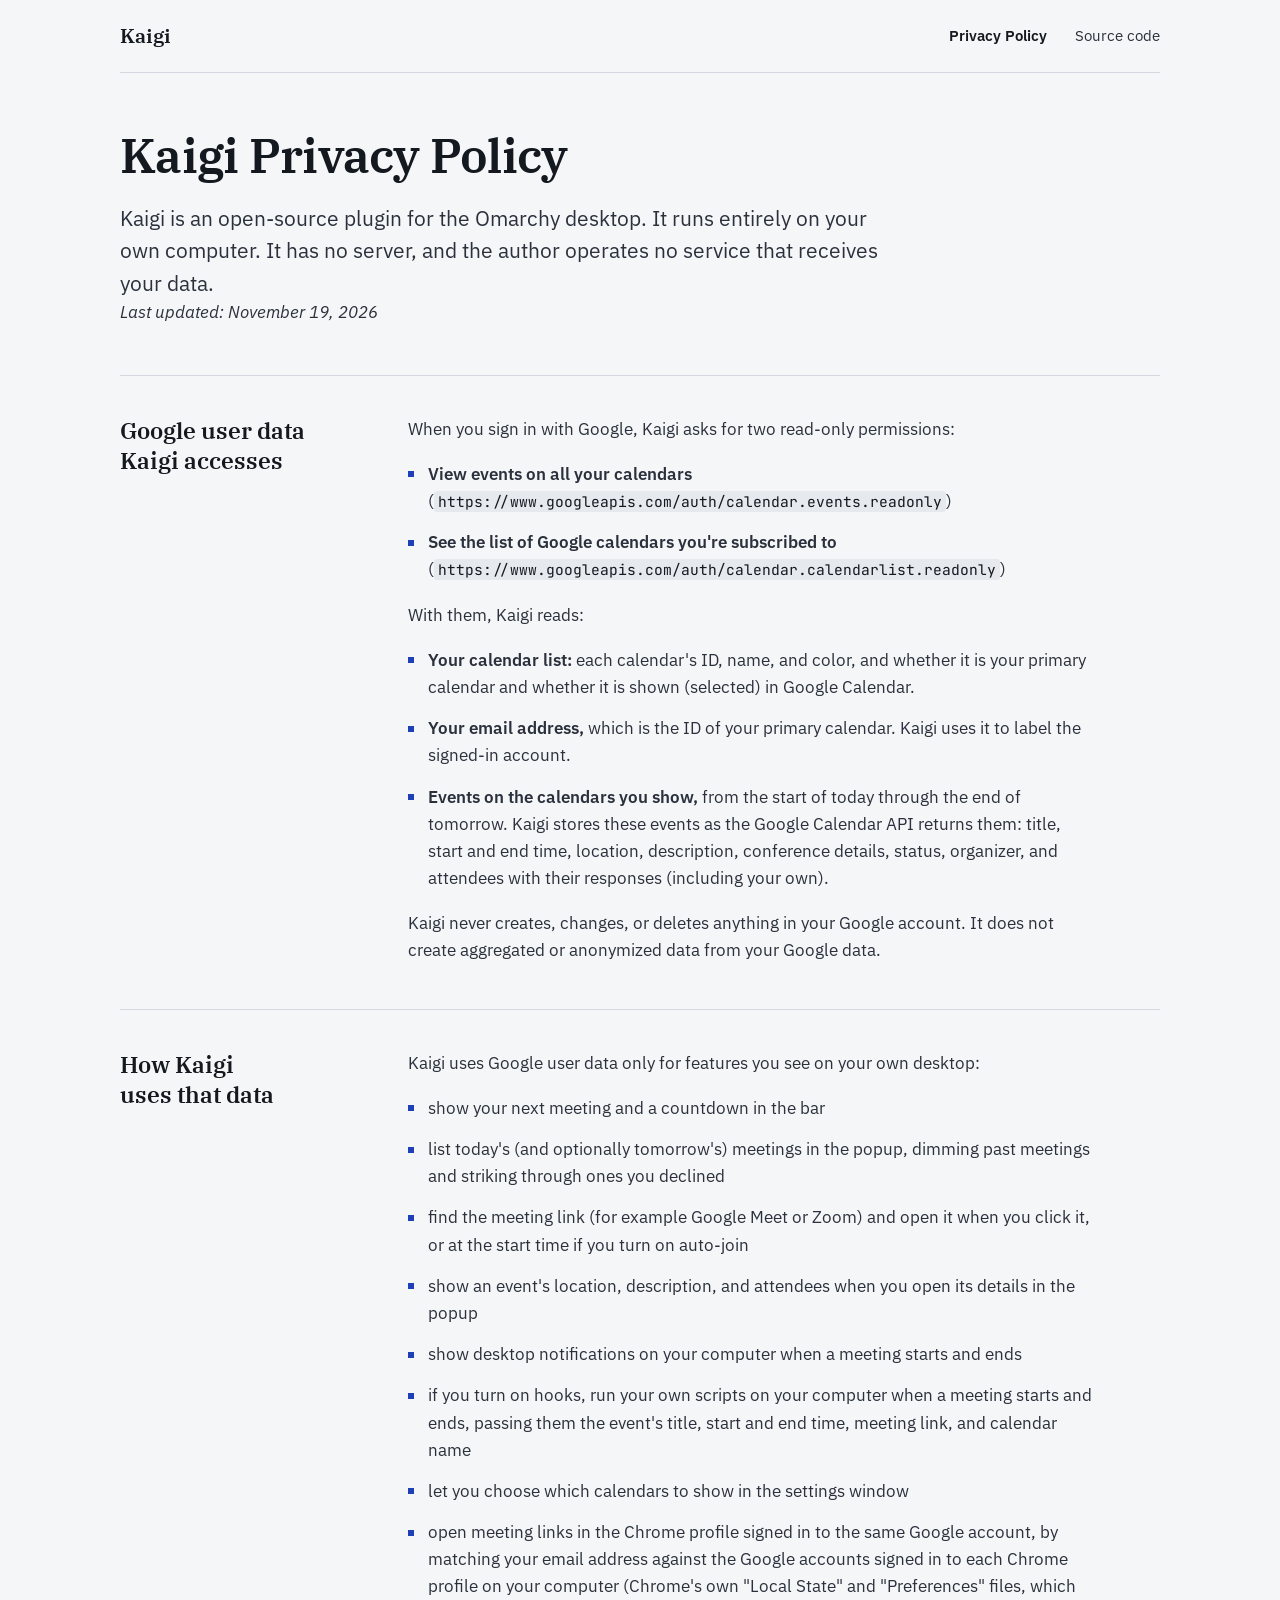
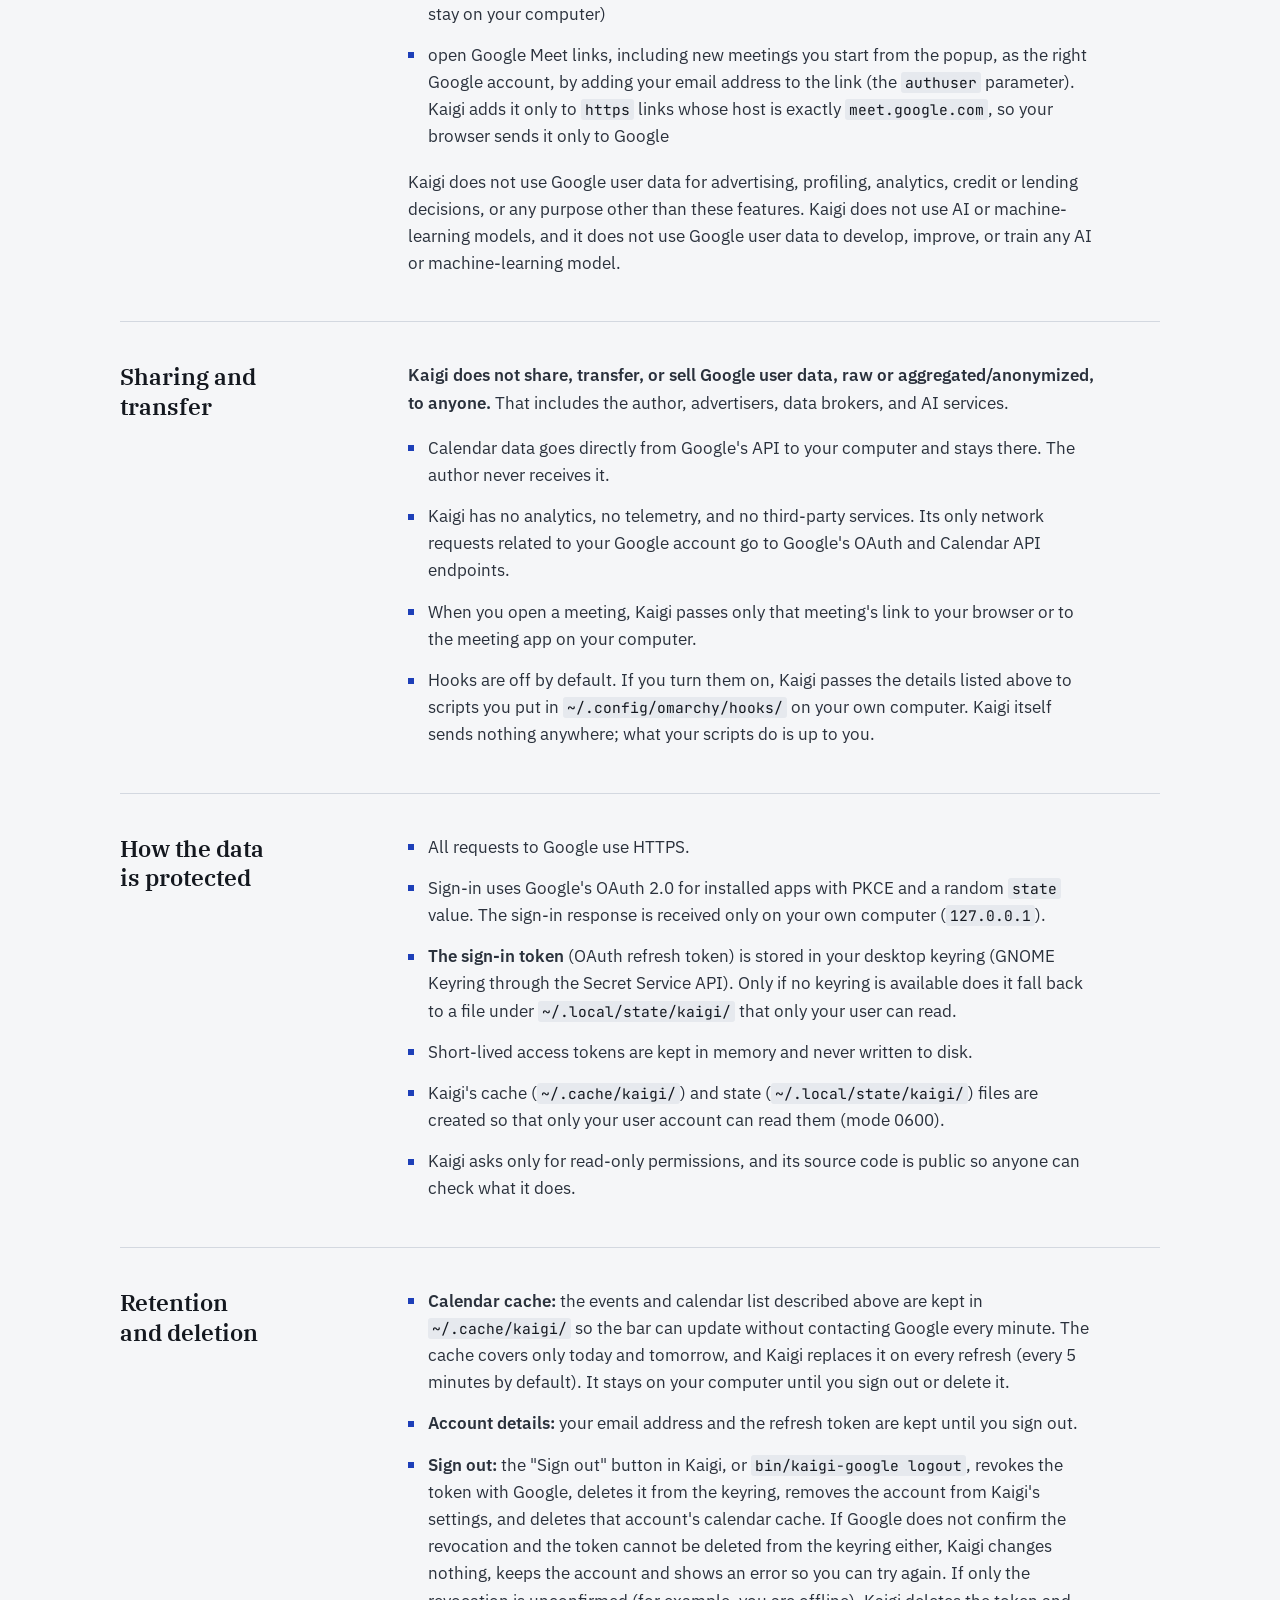
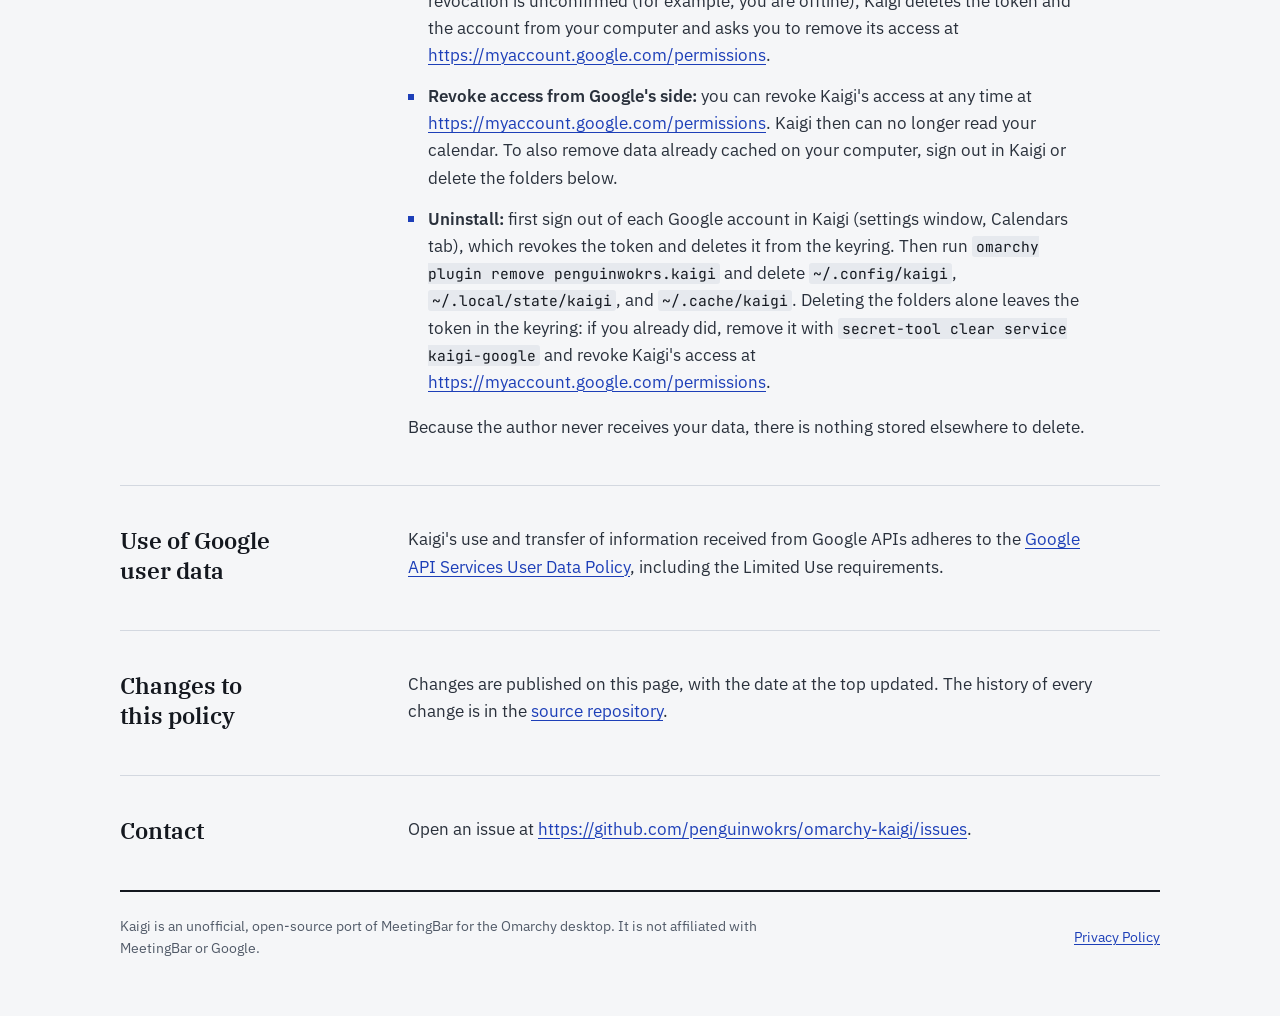
==== commit 273a0cf9: "Docs: sign out before uninstalling, clear keyring tokens left behind; describe sign-out failures and" ====
--- a/docs/privacy.html
+++ b/docs/privacy.html
@@ -63,7 +63,7 @@
 <li>if you turn on hooks, run your own scripts on your computer when a meeting starts and ends, passing them the event's title, start and end time, meeting link, and calendar name</li>
 <li>let you choose which calendars to show in the settings window</li>
 <li>open meeting links in the Chrome profile signed in to the same Google account, by matching your email address against the Google accounts signed in to each Chrome profile on your computer (Chrome's own "Local State" and "Preferences" files, which stay on your computer)</li>
-<li>open Google Meet links, including new meetings you start from the popup, as the right Google account, by adding your email address to the meet.google.com link (the <code>authuser</code> parameter). Your browser sends that link only to Google</li>
+<li>open Google Meet links, including new meetings you start from the popup, as the right Google account, by adding your email address to the link (the <code>authuser</code> parameter). Kaigi adds it only to <code>https</code> links whose host is exactly <code>meet.google.com</code>, so your browser sends it only to Google</li>
 </ul>
 <p>Kaigi does not use Google user data for advertising, profiling, analytics, credit or lending decisions, or any purpose other than these features. Kaigi does not use AI or machine-learning models, and it does not use Google user data to develop, improve, or train any AI or machine-learning model.</p>
 </div>
@@ -102,9 +102,9 @@
 <ul class="points">
 <li><strong>Calendar cache:</strong> the events and calendar list described above are kept in <code>~/.cache/kaigi/</code> so the bar can update without contacting Google every minute. The cache covers only today and tomorrow, and Kaigi replaces it on every refresh (every 5 minutes by default). It stays on your computer until you sign out or delete it.</li>
 <li><strong>Account details:</strong> your email address and the refresh token are kept until you sign out.</li>
-<li><strong>Sign out:</strong> the "Sign out" button in Kaigi, or <code>bin/kaigi-google logout</code>, revokes the token with Google, deletes it from the keyring, removes the account from Kaigi's settings, and deletes that account's calendar cache.</li>
+<li><strong>Sign out:</strong> the "Sign out" button in Kaigi, or <code>bin/kaigi-google logout</code>, revokes the token with Google, deletes it from the keyring, removes the account from Kaigi's settings, and deletes that account's calendar cache. If Google does not confirm the revocation and the token cannot be deleted from the keyring either, Kaigi changes nothing, keeps the account and shows an error so you can try again. If only the revocation is unconfirmed (for example, you are offline), Kaigi deletes the token and the account from your computer and asks you to remove its access at <a href="https://myaccount.google.com/permissions">https://myaccount.google.com/permissions</a>.</li>
 <li><strong>Revoke access from Google's side:</strong> you can revoke Kaigi's access at any time at <a href="https://myaccount.google.com/permissions">https://myaccount.google.com/permissions</a>. Kaigi then can no longer read your calendar. To also remove data already cached on your computer, sign out in Kaigi or delete the folders below.</li>
-<li><strong>Uninstall:</strong> deleting <code>~/.config/kaigi</code>, <code>~/.local/state/kaigi</code>, and <code>~/.cache/kaigi</code> removes everything Kaigi stored.</li>
+<li><strong>Uninstall:</strong> first sign out of each Google account in Kaigi (settings window, Calendars tab), which revokes the token and deletes it from the keyring. Then run <code>omarchy plugin remove penguinwokrs.kaigi</code> and delete <code>~/.config/kaigi</code>, <code>~/.local/state/kaigi</code>, and <code>~/.cache/kaigi</code>. Deleting the folders alone leaves the token in the keyring: if you already did, remove it with <code>secret-tool clear service kaigi-google</code> and revoke Kaigi's access at <a href="https://myaccount.google.com/permissions">https://myaccount.google.com/permissions</a>.</li>
 </ul>
 <p>Because the author never receives your data, there is nothing stored elsewhere to delete.</p>
 </div>
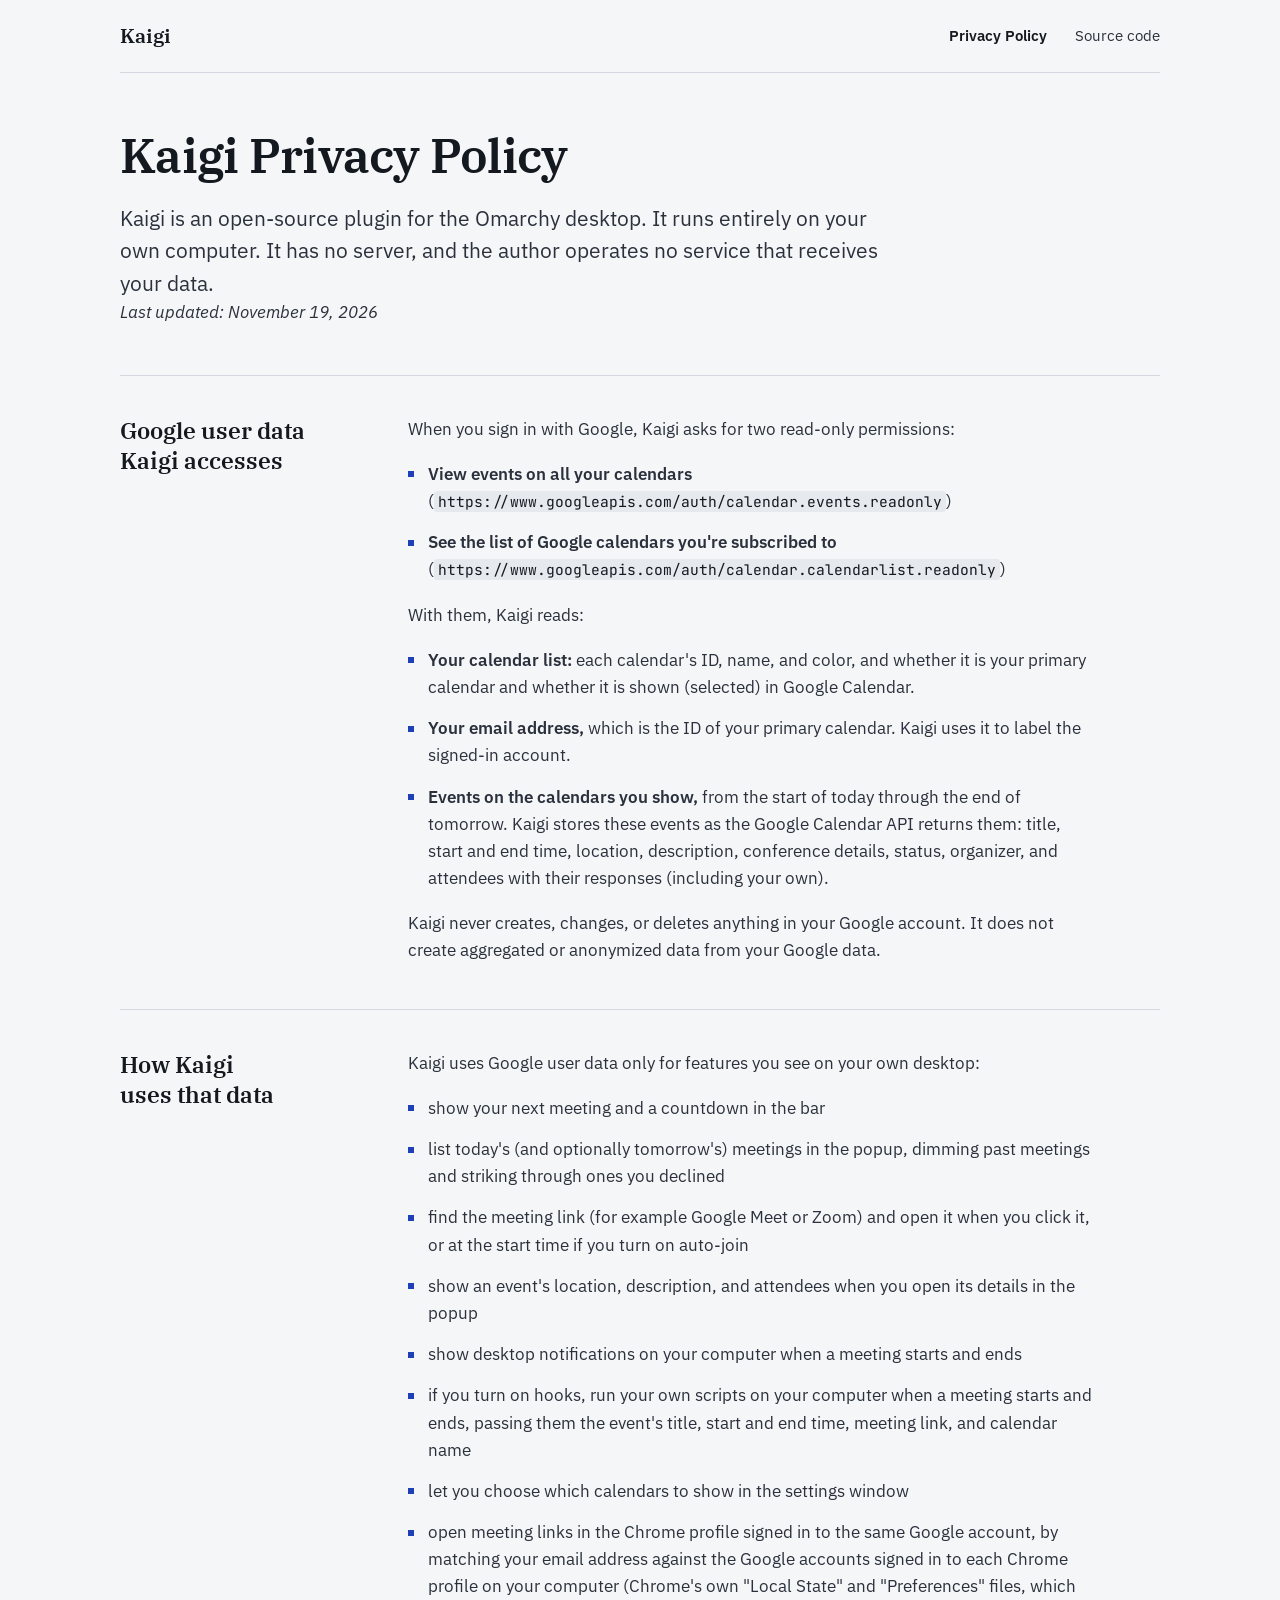
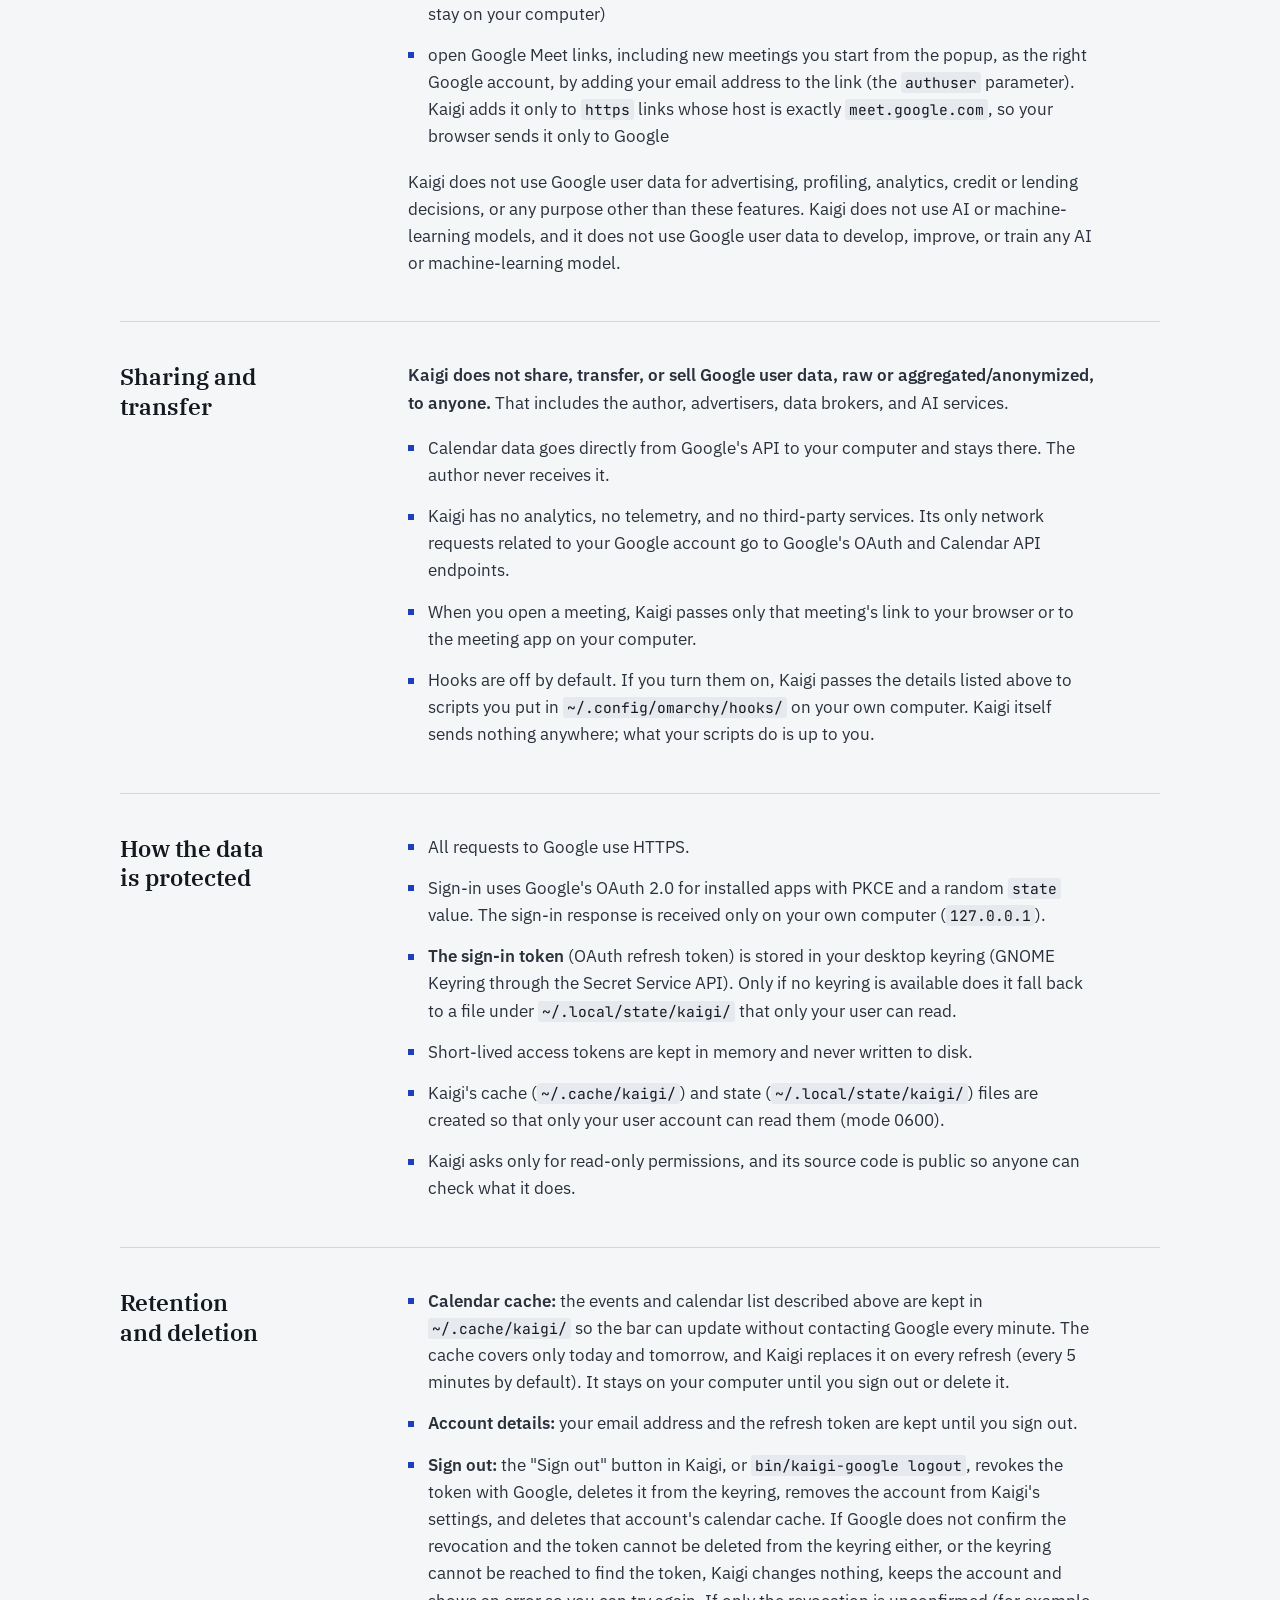
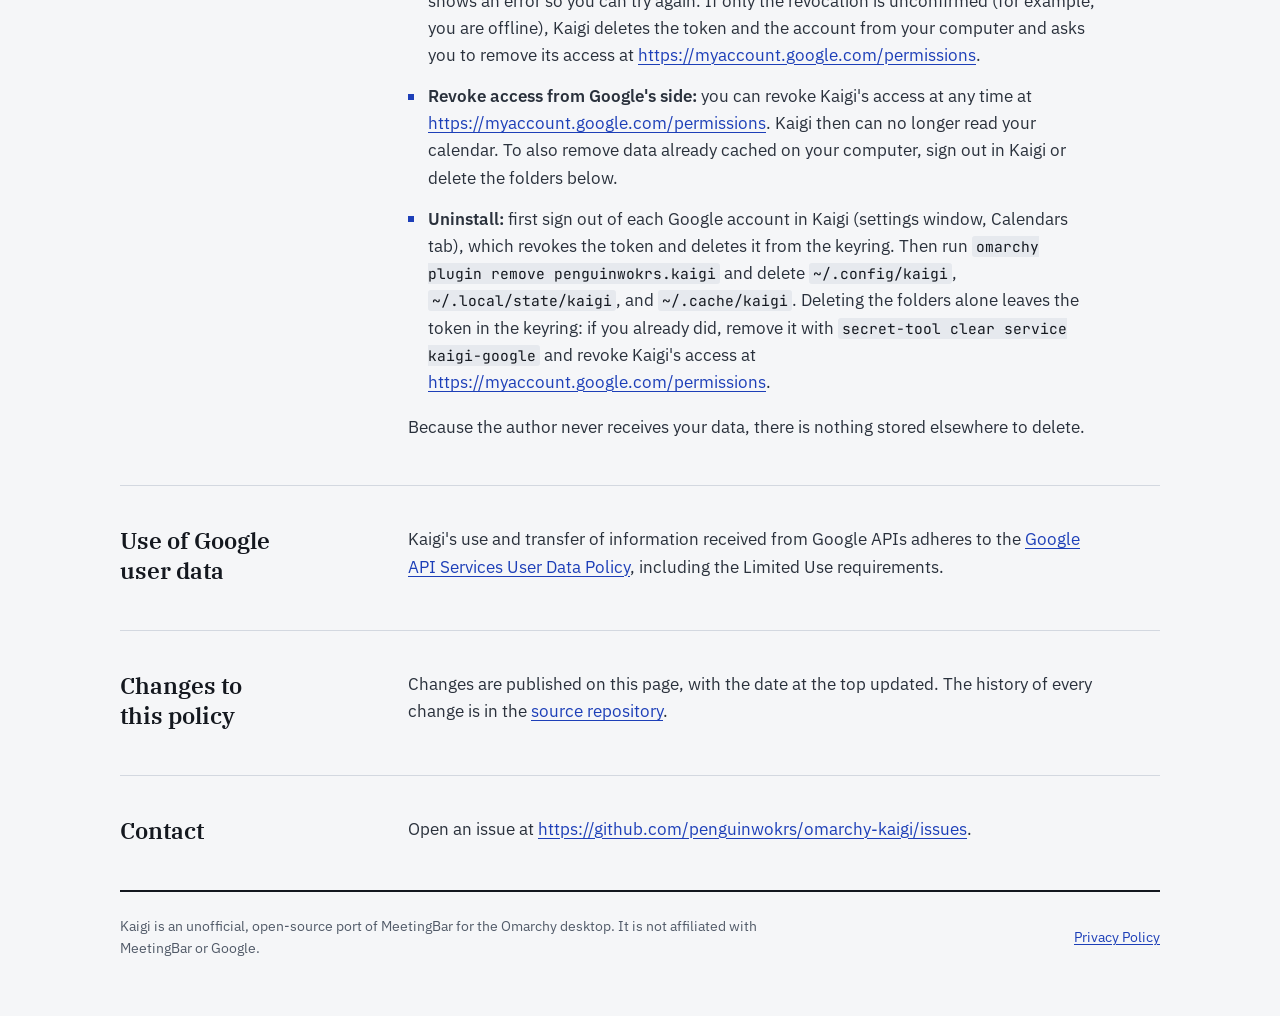
==== commit d7df3bfc: "Sign-out: an unreachable keyring is not a missing token secret-tool exits 1 both when nothing is sto" ====
--- a/docs/privacy.html
+++ b/docs/privacy.html
@@ -102,7 +102,7 @@
 <ul class="points">
 <li><strong>Calendar cache:</strong> the events and calendar list described above are kept in <code>~/.cache/kaigi/</code> so the bar can update without contacting Google every minute. The cache covers only today and tomorrow, and Kaigi replaces it on every refresh (every 5 minutes by default). It stays on your computer until you sign out or delete it.</li>
 <li><strong>Account details:</strong> your email address and the refresh token are kept until you sign out.</li>
-<li><strong>Sign out:</strong> the "Sign out" button in Kaigi, or <code>bin/kaigi-google logout</code>, revokes the token with Google, deletes it from the keyring, removes the account from Kaigi's settings, and deletes that account's calendar cache. If Google does not confirm the revocation and the token cannot be deleted from the keyring either, Kaigi changes nothing, keeps the account and shows an error so you can try again. If only the revocation is unconfirmed (for example, you are offline), Kaigi deletes the token and the account from your computer and asks you to remove its access at <a href="https://myaccount.google.com/permissions">https://myaccount.google.com/permissions</a>.</li>
+<li><strong>Sign out:</strong> the "Sign out" button in Kaigi, or <code>bin/kaigi-google logout</code>, revokes the token with Google, deletes it from the keyring, removes the account from Kaigi's settings, and deletes that account's calendar cache. If Google does not confirm the revocation and the token cannot be deleted from the keyring either, or the keyring cannot be reached to find the token, Kaigi changes nothing, keeps the account and shows an error so you can try again. If only the revocation is unconfirmed (for example, you are offline), Kaigi deletes the token and the account from your computer and asks you to remove its access at <a href="https://myaccount.google.com/permissions">https://myaccount.google.com/permissions</a>.</li>
 <li><strong>Revoke access from Google's side:</strong> you can revoke Kaigi's access at any time at <a href="https://myaccount.google.com/permissions">https://myaccount.google.com/permissions</a>. Kaigi then can no longer read your calendar. To also remove data already cached on your computer, sign out in Kaigi or delete the folders below.</li>
 <li><strong>Uninstall:</strong> first sign out of each Google account in Kaigi (settings window, Calendars tab), which revokes the token and deletes it from the keyring. Then run <code>omarchy plugin remove penguinwokrs.kaigi</code> and delete <code>~/.config/kaigi</code>, <code>~/.local/state/kaigi</code>, and <code>~/.cache/kaigi</code>. Deleting the folders alone leaves the token in the keyring: if you already did, remove it with <code>secret-tool clear service kaigi-google</code> and revoke Kaigi's access at <a href="https://myaccount.google.com/permissions">https://myaccount.google.com/permissions</a>.</li>
 </ul>
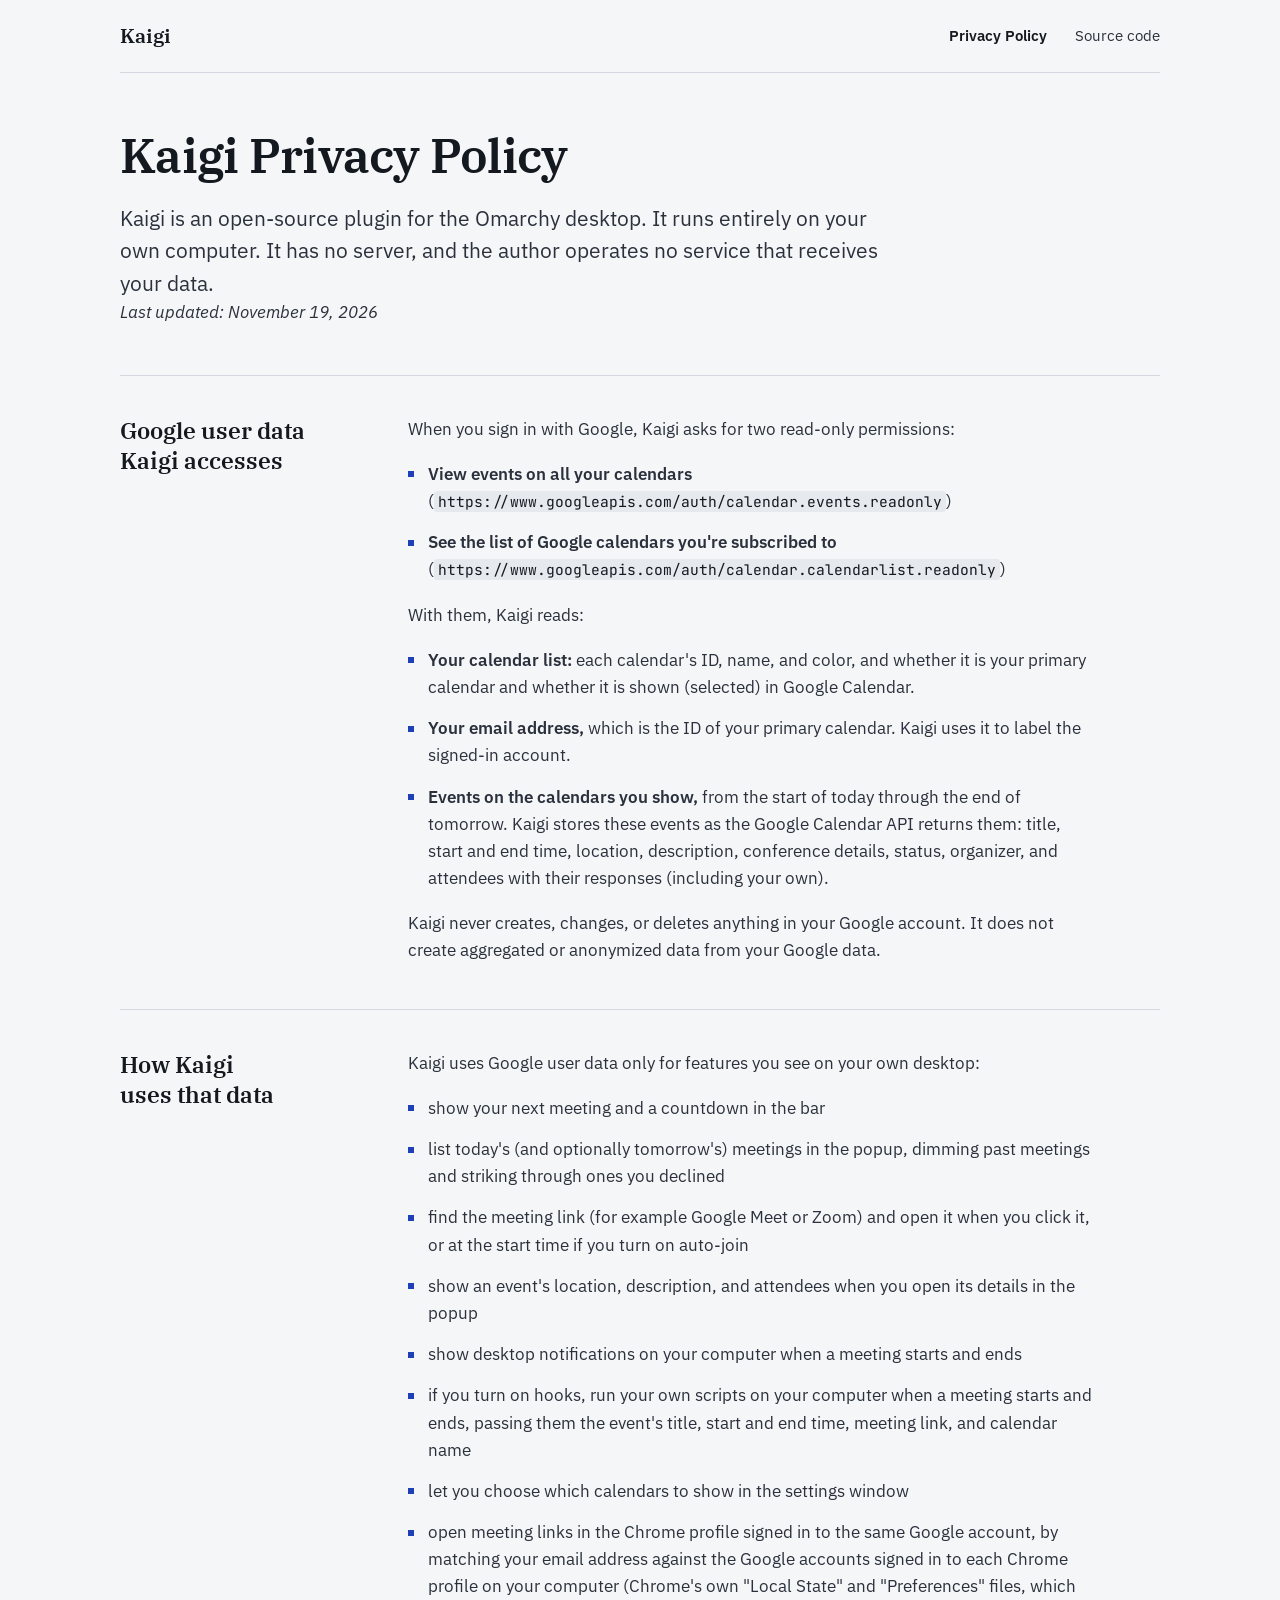
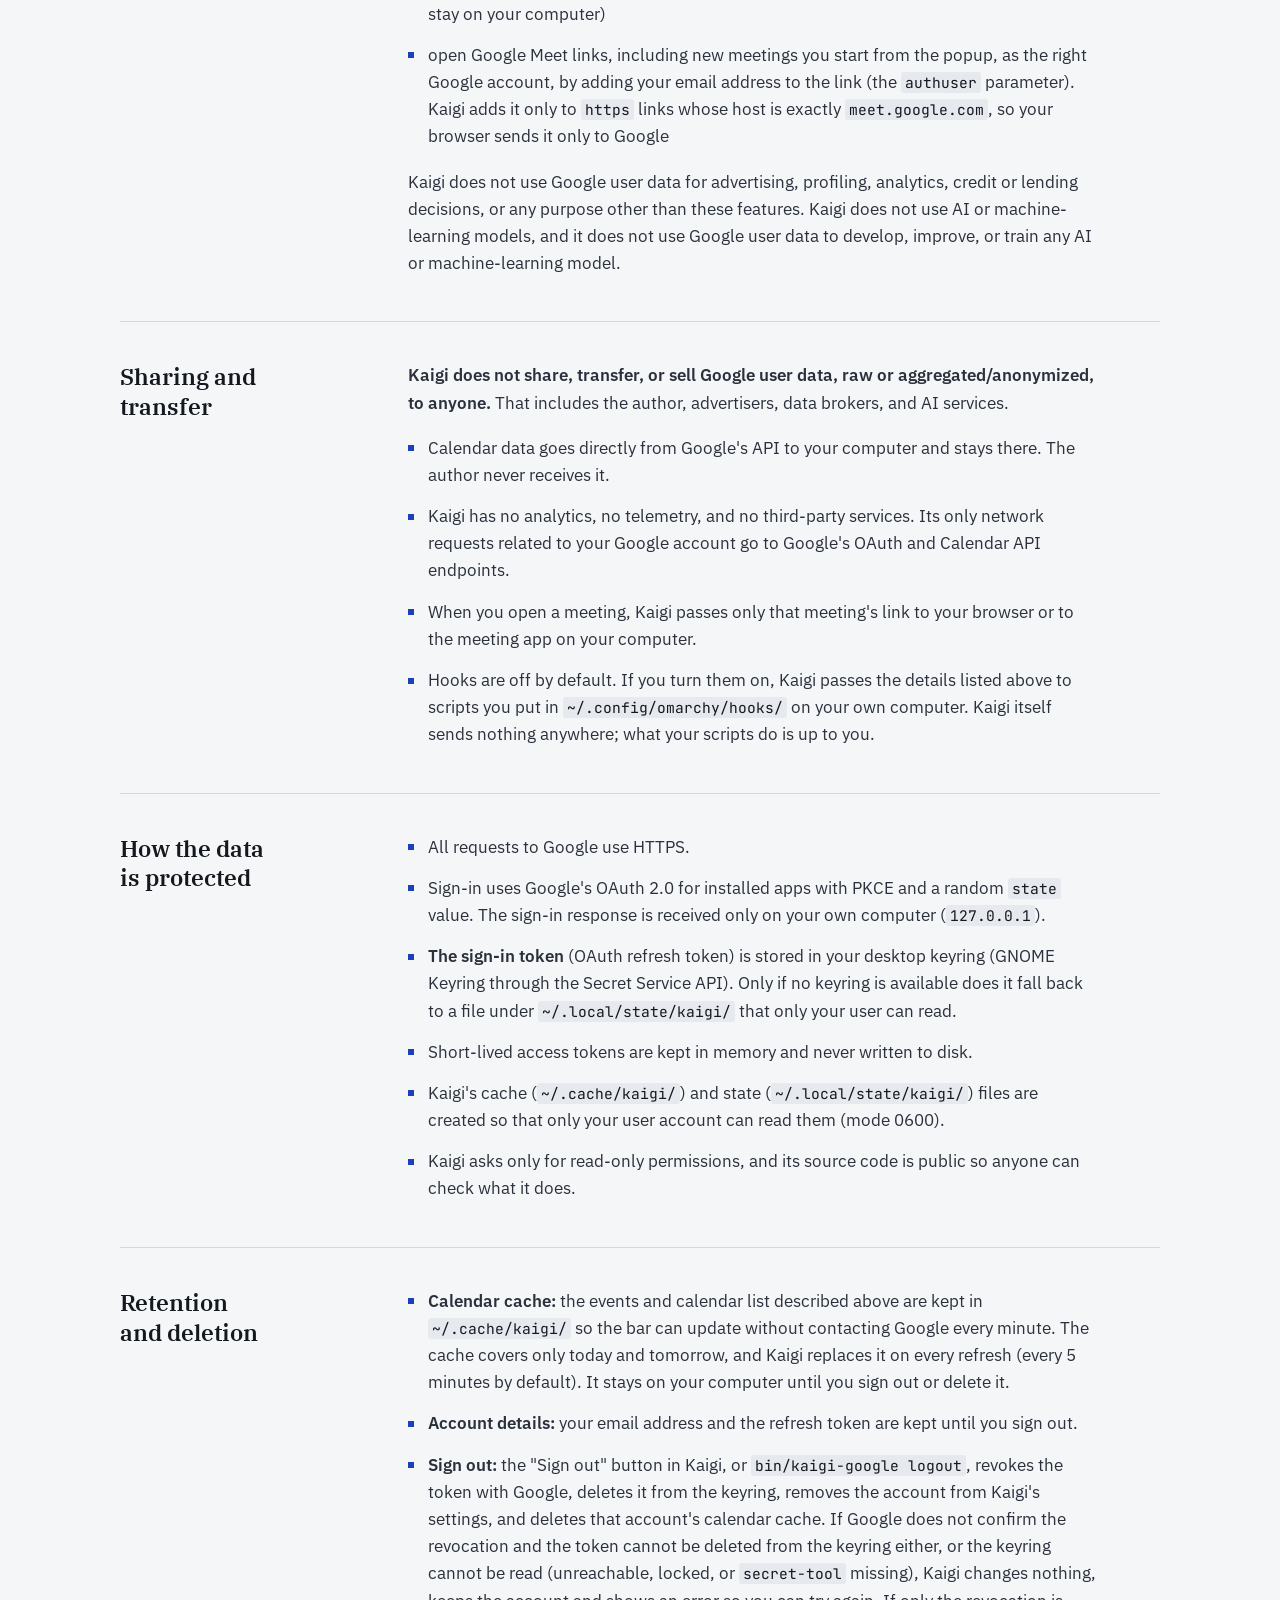
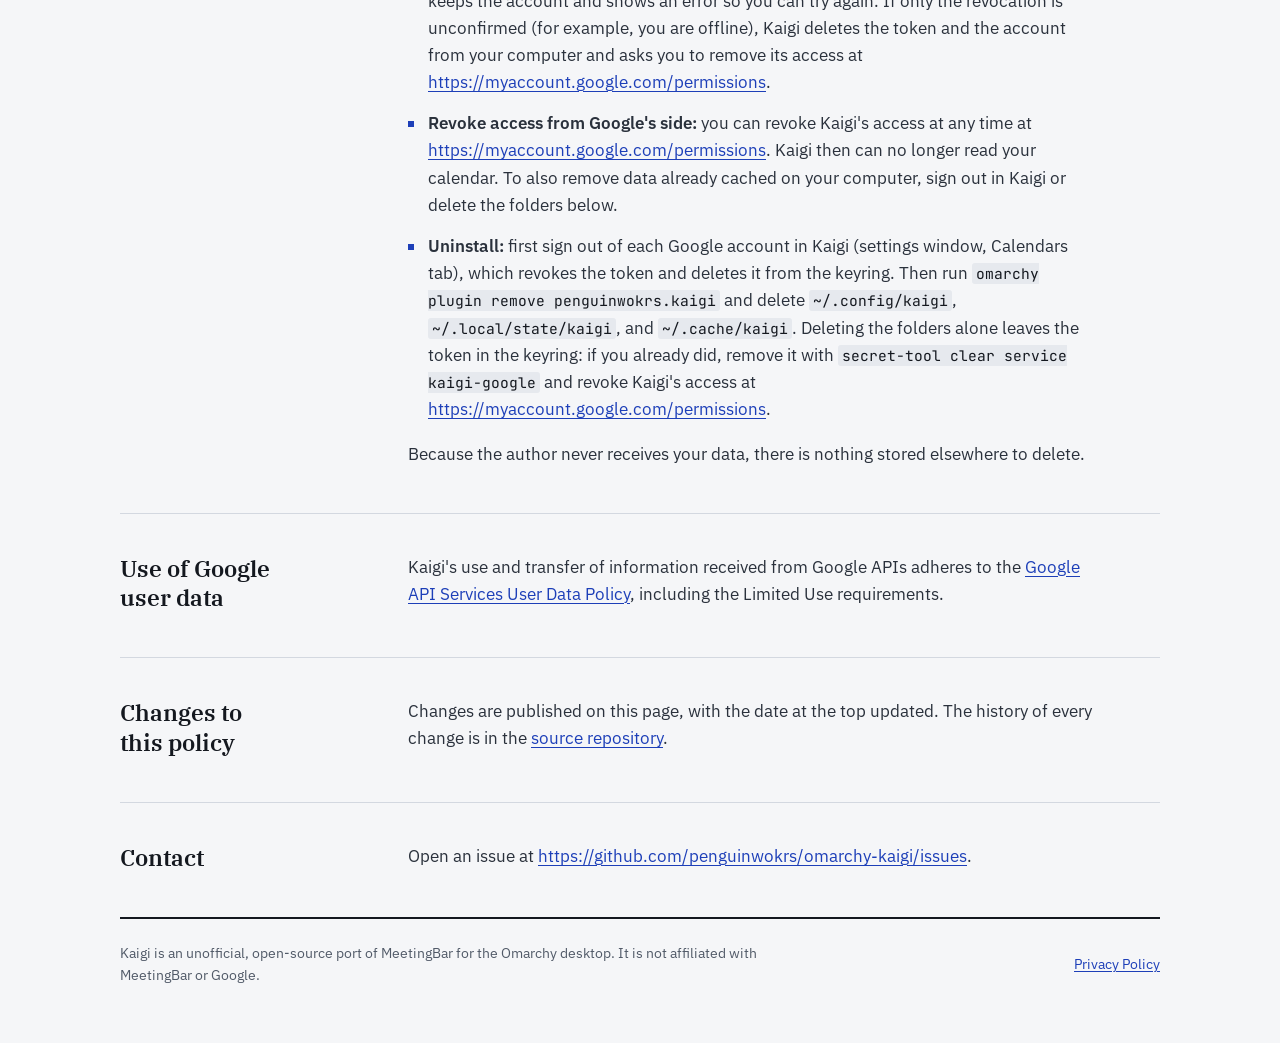
==== commit 480fcde0: "Sign-out: a locked keyring entry or a missing secret-tool is not a missing token lookup can come bac" ====
--- a/docs/privacy.html
+++ b/docs/privacy.html
@@ -102,7 +102,7 @@
 <ul class="points">
 <li><strong>Calendar cache:</strong> the events and calendar list described above are kept in <code>~/.cache/kaigi/</code> so the bar can update without contacting Google every minute. The cache covers only today and tomorrow, and Kaigi replaces it on every refresh (every 5 minutes by default). It stays on your computer until you sign out or delete it.</li>
 <li><strong>Account details:</strong> your email address and the refresh token are kept until you sign out.</li>
-<li><strong>Sign out:</strong> the "Sign out" button in Kaigi, or <code>bin/kaigi-google logout</code>, revokes the token with Google, deletes it from the keyring, removes the account from Kaigi's settings, and deletes that account's calendar cache. If Google does not confirm the revocation and the token cannot be deleted from the keyring either, or the keyring cannot be reached to find the token, Kaigi changes nothing, keeps the account and shows an error so you can try again. If only the revocation is unconfirmed (for example, you are offline), Kaigi deletes the token and the account from your computer and asks you to remove its access at <a href="https://myaccount.google.com/permissions">https://myaccount.google.com/permissions</a>.</li>
+<li><strong>Sign out:</strong> the "Sign out" button in Kaigi, or <code>bin/kaigi-google logout</code>, revokes the token with Google, deletes it from the keyring, removes the account from Kaigi's settings, and deletes that account's calendar cache. If Google does not confirm the revocation and the token cannot be deleted from the keyring either, or the keyring cannot be read (unreachable, locked, or <code>secret-tool</code> missing), Kaigi changes nothing, keeps the account and shows an error so you can try again. If only the revocation is unconfirmed (for example, you are offline), Kaigi deletes the token and the account from your computer and asks you to remove its access at <a href="https://myaccount.google.com/permissions">https://myaccount.google.com/permissions</a>.</li>
 <li><strong>Revoke access from Google's side:</strong> you can revoke Kaigi's access at any time at <a href="https://myaccount.google.com/permissions">https://myaccount.google.com/permissions</a>. Kaigi then can no longer read your calendar. To also remove data already cached on your computer, sign out in Kaigi or delete the folders below.</li>
 <li><strong>Uninstall:</strong> first sign out of each Google account in Kaigi (settings window, Calendars tab), which revokes the token and deletes it from the keyring. Then run <code>omarchy plugin remove penguinwokrs.kaigi</code> and delete <code>~/.config/kaigi</code>, <code>~/.local/state/kaigi</code>, and <code>~/.cache/kaigi</code>. Deleting the folders alone leaves the token in the keyring: if you already did, remove it with <code>secret-tool clear service kaigi-google</code> and revoke Kaigi's access at <a href="https://myaccount.google.com/permissions">https://myaccount.google.com/permissions</a>.</li>
 </ul>
